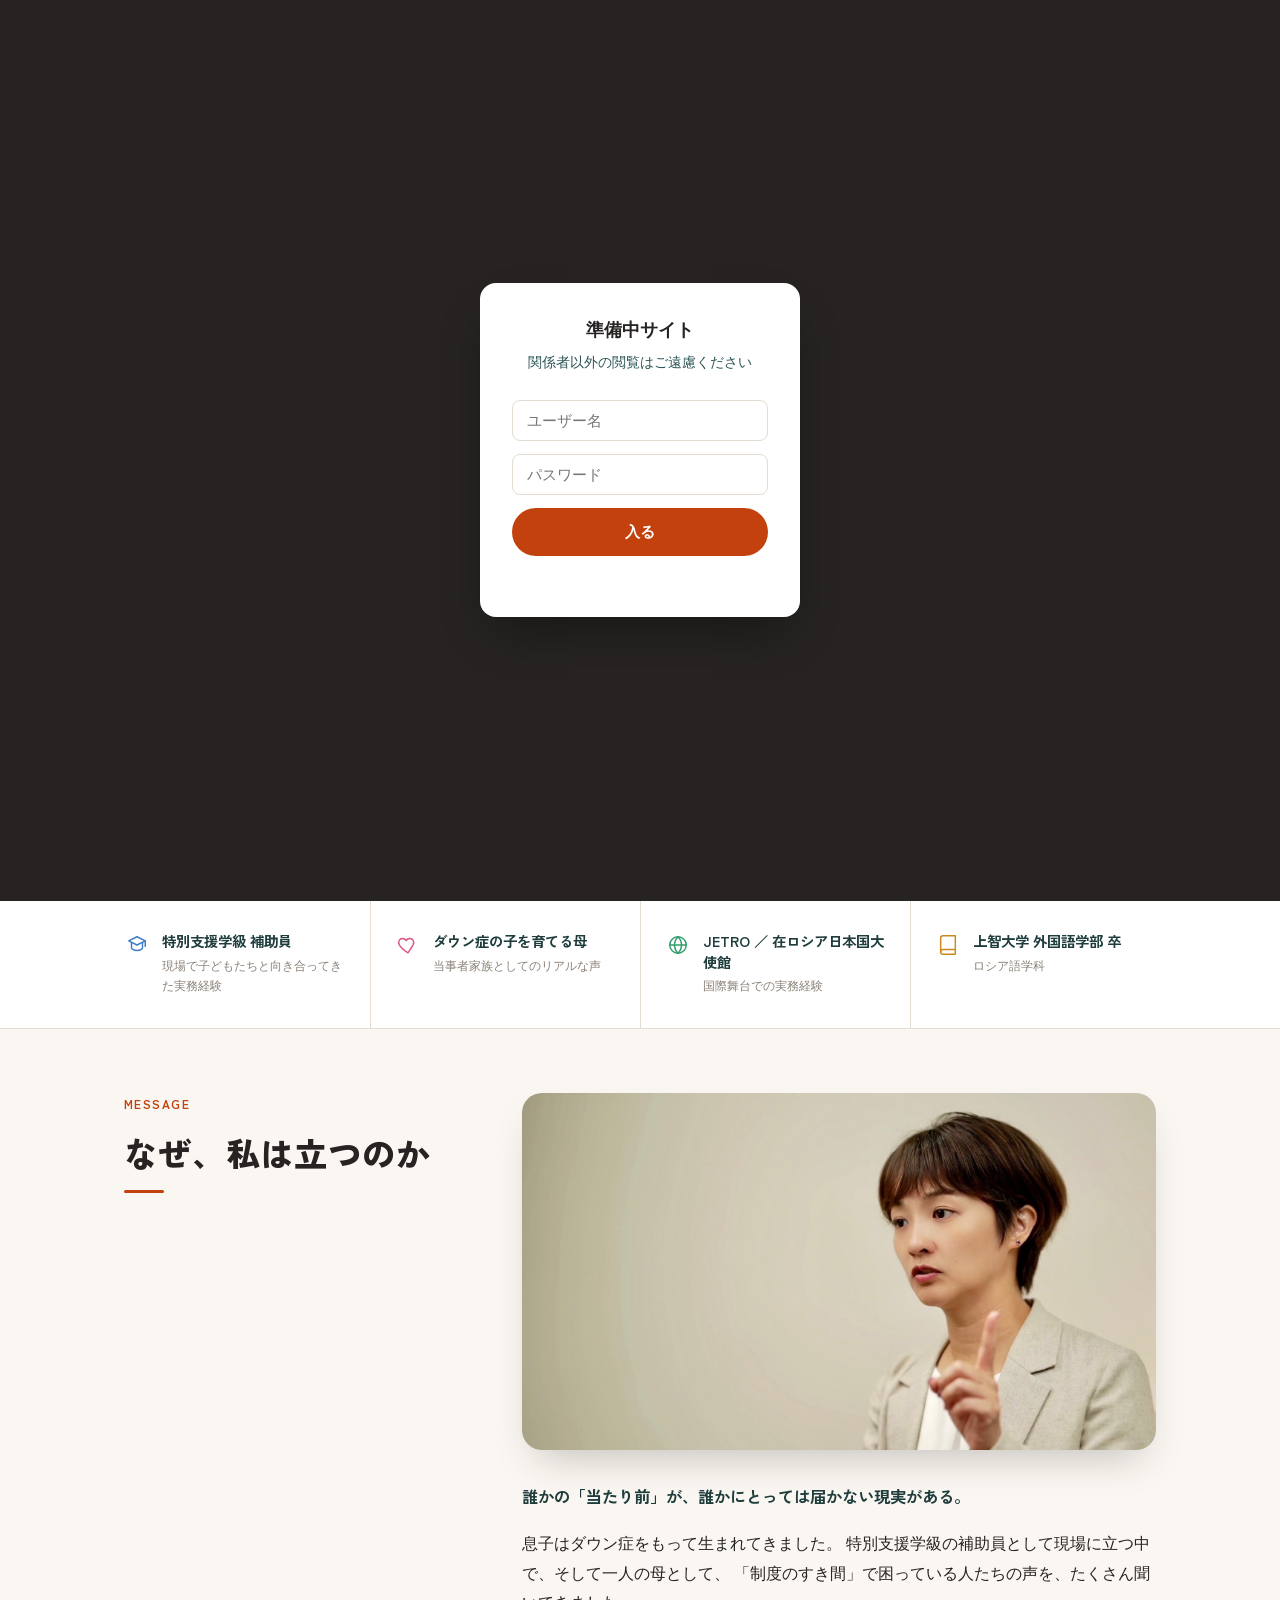
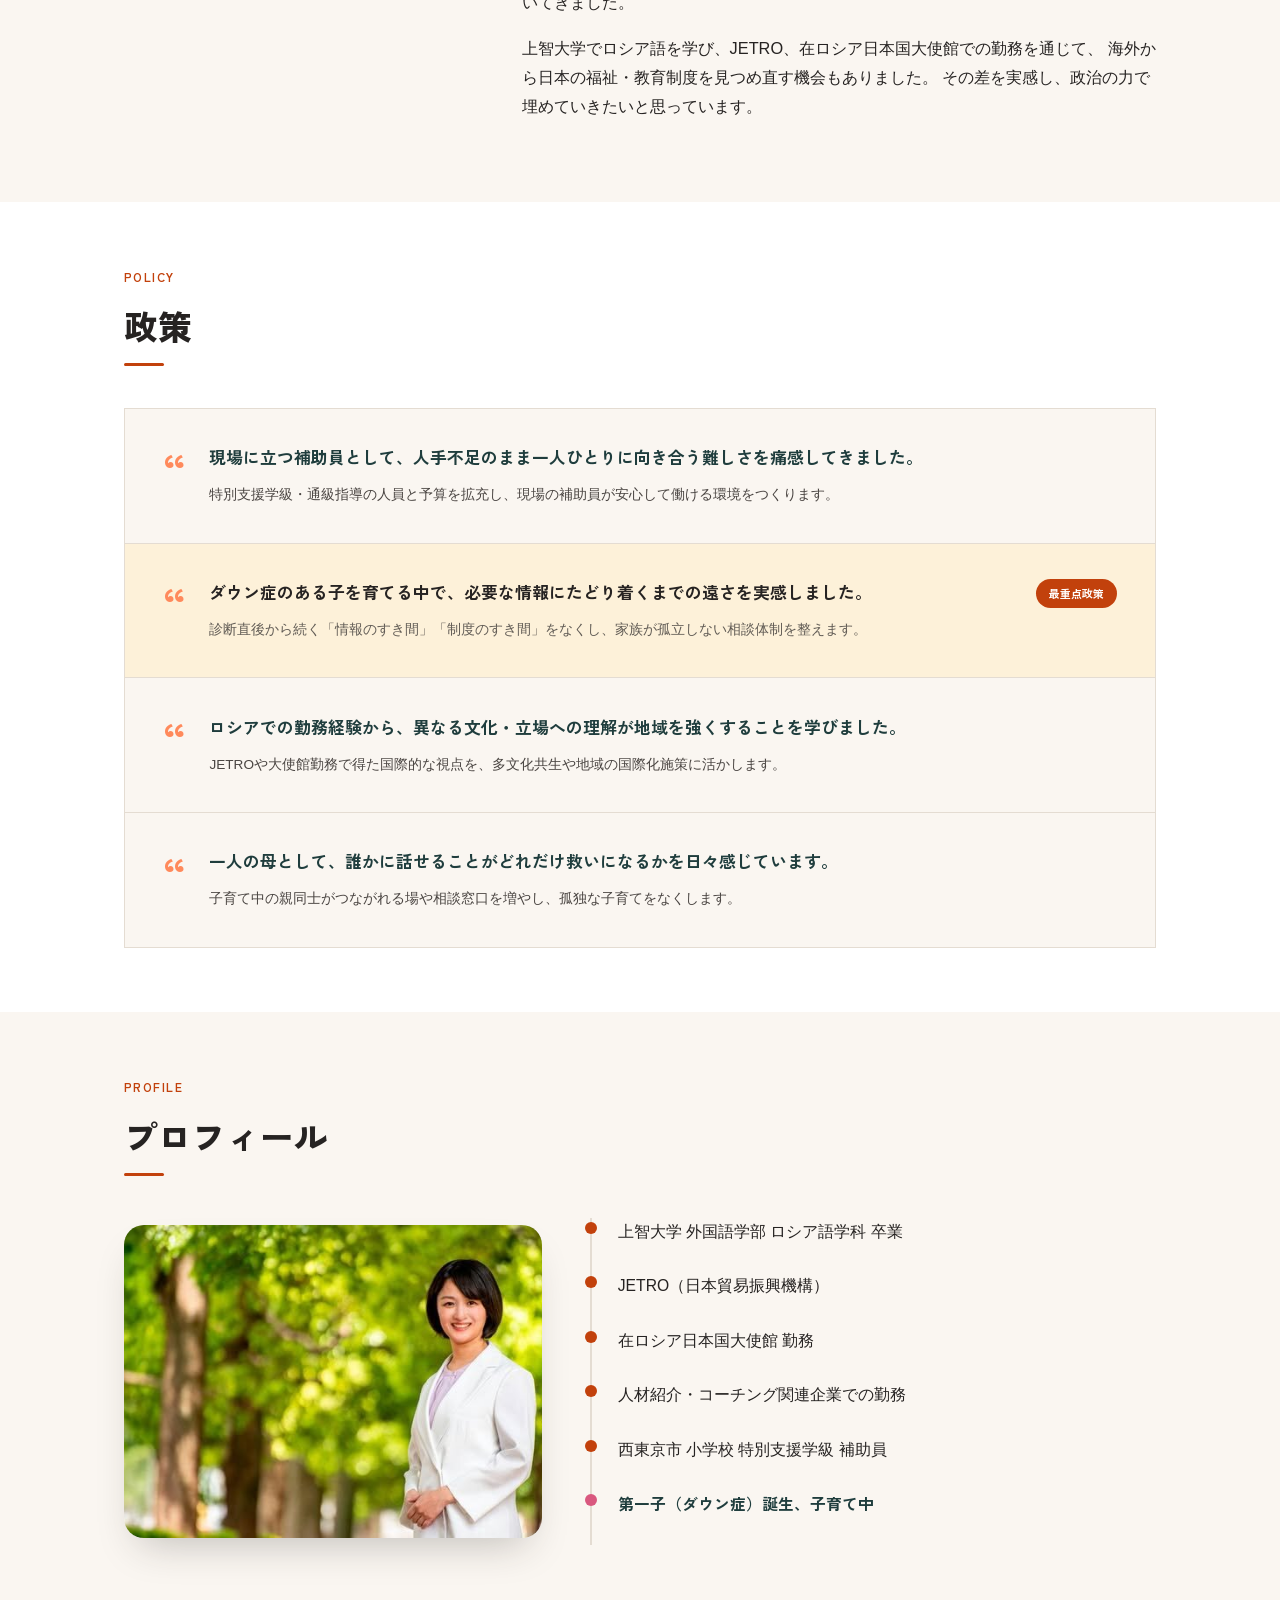
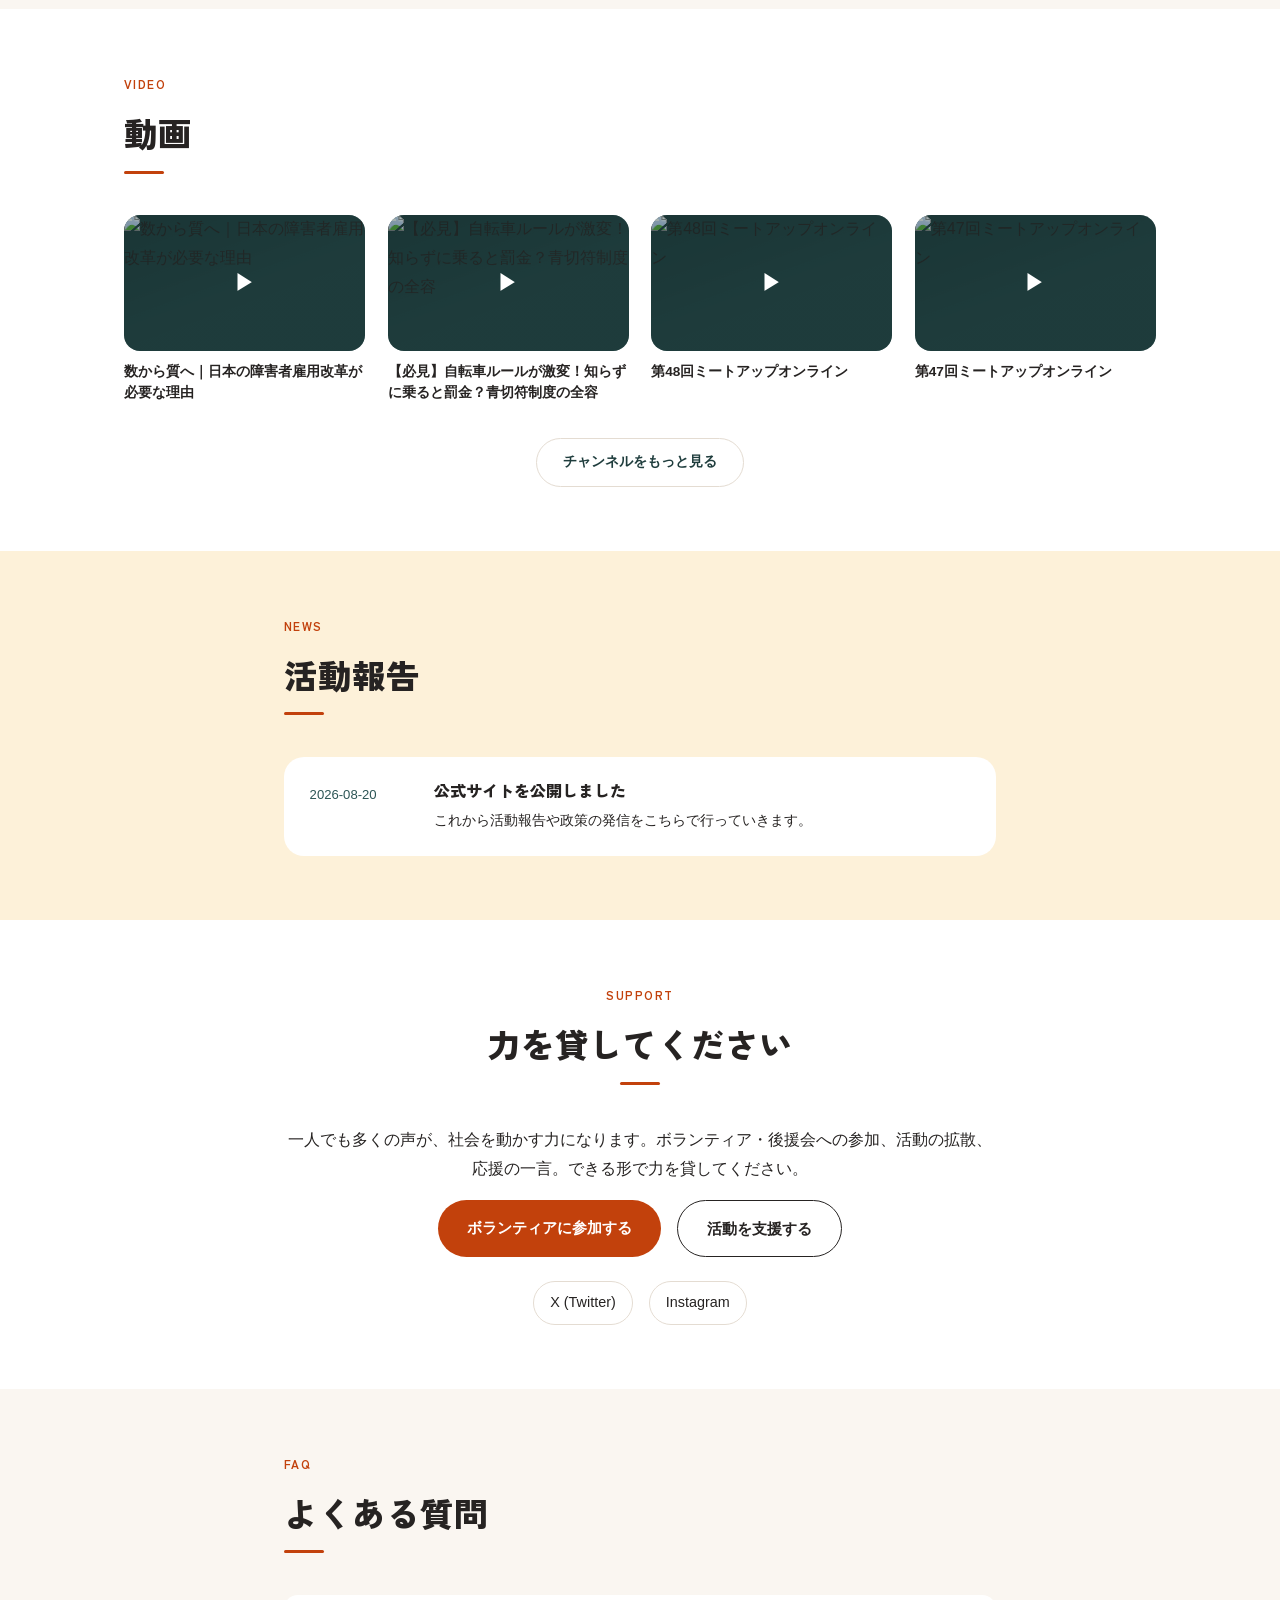
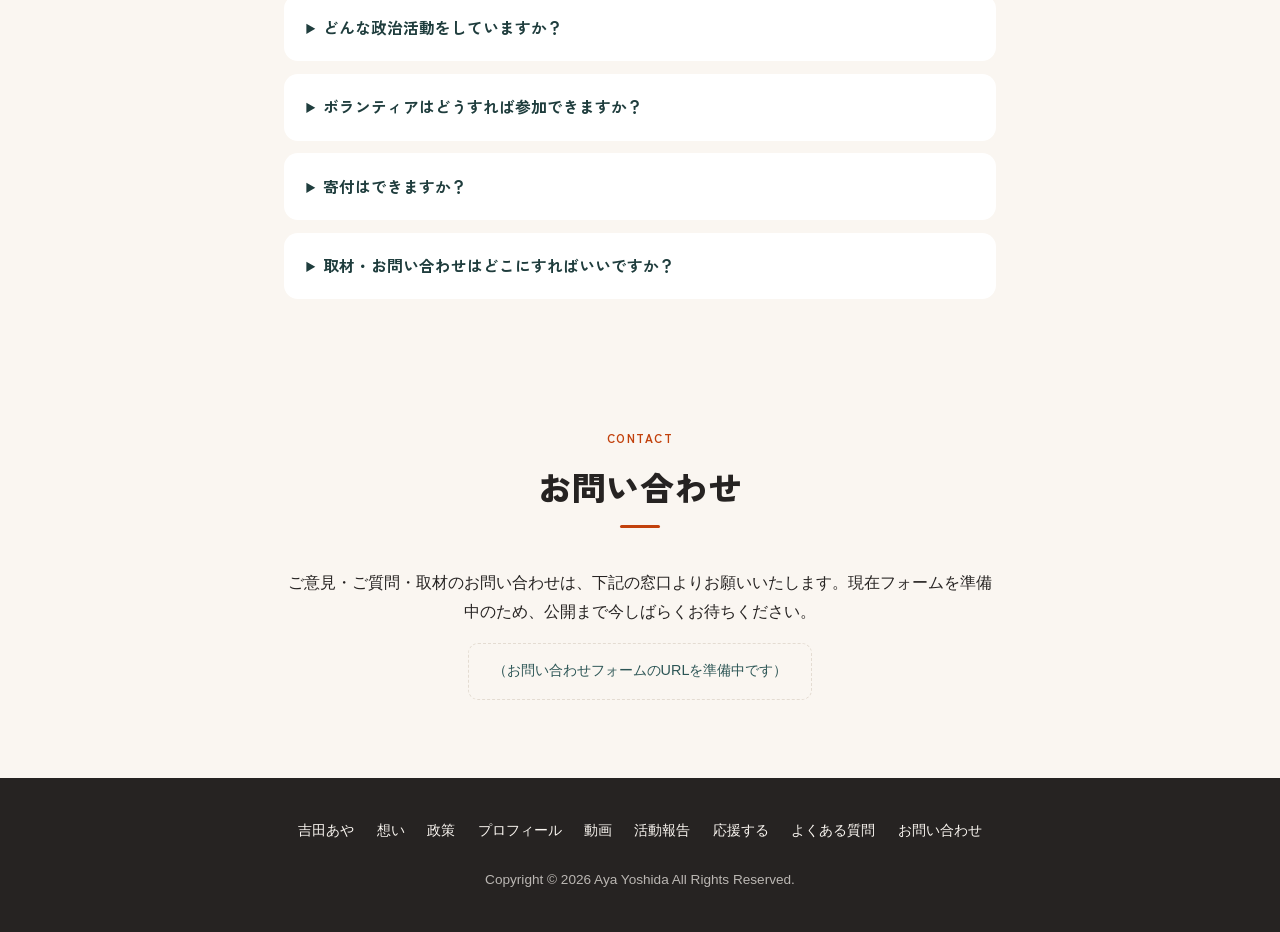
==== staging/index.html @ 9050bf31 "Update staging preview [skip ci]" ====
<!doctype html><html lang=ja><head><meta name=generator content="Hugo 0.165.0"><meta charset=UTF-8><meta name=viewport content="width=device-width,initial-scale=1"><title>吉田あや公式サイト</title><meta name=description content="吉田あや（よしだ あや）公式サイト。特別支援教育の現場経験と、ダウン症のある子どもを育てる当事者の視点から、誰も取り残さない社会をめざします。"><link rel=stylesheet href="https://fonts.googleapis.com/css2?family=Zen+Kaku+Gothic+New:wght@500;700;900&display=swap"><link rel=stylesheet href=/css/style.css><link rel=icon href=/favicon.ico><link rel=apple-touch-icon href=/apple-touch-icon.png><meta property="og:type" content="website"><meta property="og:title" content="吉田あや公式サイト"><meta property="og:description" content="吉田あや（よしだ あや）公式サイト。特別支援教育の現場経験と、ダウン症のある子どもを育てる当事者の視点から、誰も取り残さない社会をめざします。"><meta property="og:image" content="https://ayayoshida03.github.io/images/hero-portrait.jpg"><meta property="og:url" content="https://ayayoshida03.github.io/"><meta name=twitter:card content="summary_large_image"><meta name=twitter:title content="吉田あや公式サイト"><meta name=twitter:description content="吉田あや（よしだ あや）公式サイト。特別支援教育の現場経験と、ダウン症のある子どもを育てる当事者の視点から、誰も取り残さない社会をめざします。"><meta name=twitter:image content="https://ayayoshida03.github.io/images/hero-portrait.jpg"></head><body><div id=auth-gate class=auth-gate><form id=auth-form class=auth-form><p class=auth-title>準備中サイト</p><p class=auth-note>関係者以外の閲覧はご遠慮ください</p><input type=text id=auth-user placeholder=ユーザー名 autocomplete=username>
<input type=password id=auth-pass placeholder=パスワード autocomplete=current-password>
<button type=submit class="btn btn-primary">入る</button><p id=auth-error class=auth-error></p></form></div><header class=nav id=site-nav><div class=nav-inner><a class=nav-brand href=#top>吉田あや</a><nav class=nav-links><a href=#message>想い</a>
<a href=#policies>政策</a>
<a href=#profile>プロフィール</a>
<a href=#news>活動報告</a>
<a class=nav-cta href=#support>応援する</a>
<a href=#faq>よくある質問</a>
<a href=#contact>お問い合わせ</a></nav></div></header><main id=top><section class=hero><div class=hero-viewport><div class=hero-bg><img src=/images/hero-portrait.jpg alt="吉田 あや"></div><div class=hero-overlay><h1 class=hero-wordmark>吉田<br>あや<br></h1><div class=hero-text><p class=hero-name_en>Aya Yoshida</p><h2 class=hero-catch>誰も、<em>取り残さない。</em>かも</h2><p class=hero-sub>特別支援教育の現場から、ダウン症のある子を育てる母として。</p><div class=hero-cta><a class="btn btn-primary" href=#policies>政策を見る</a>
<a class="btn btn-secondary" href=#support>応援する</a></div></div></div></div><div class=badge-strip><div class=badge-strip-inner><div class=badge><div class=badge-icon><svg class="policy-icon-svg" viewBox="0 0 24 24" fill="none" stroke="currentColor" stroke-width="1.6" stroke-linecap="round" stroke-linejoin="round" aria-hidden="true"><path d="M12 3l9 4.5-9 4.5-9-4.5L12 3z"/><path d="M6 9.75V15c0 1.5 2.7 3 6 3s6-1.5 6-3V9.75"/><path d="M21 7.5v6"/></svg></div><div><p class=badge-text>特別支援学級 補助員</p><p class=badge-sub>現場で子どもたちと向き合ってきた実務経験</p></div></div><div class=badge><div class=badge-icon><svg class="policy-icon-svg" viewBox="0 0 24 24" fill="none" stroke="currentColor" stroke-width="1.6" stroke-linecap="round" stroke-linejoin="round" aria-hidden="true"><path d="M12 20.5s-7-4.35-9.5-8.7C.8 8.4 2.6 5 6 5c2 0 3.4 1.1 4 2.2.6-1.1 2-2.2 4-2.2 3.4.0 5.2 3.4 3.5 6.8C15 16.15 12 20.5 12 20.5z"/></svg></div><div><p class=badge-text>ダウン症の子を育てる母</p><p class=badge-sub>当事者家族としてのリアルな声</p></div></div><div class=badge><div class=badge-icon><svg class="policy-icon-svg" viewBox="0 0 24 24" fill="none" stroke="currentColor" stroke-width="1.6" stroke-linecap="round" stroke-linejoin="round" aria-hidden="true"><circle cx="12" cy="12" r="9"/><path d="M3 12h18"/><path d="M12 3c2.5 2.5 3.8 5.7 3.8 9s-1.3 6.5-3.8 9c-2.5-2.5-3.8-5.7-3.8-9S9.5 5.5 12 3z"/></svg></div><div><p class=badge-text>JETRO ／ 在ロシア日本国大使館</p><p class=badge-sub>国際舞台での実務経験</p></div></div><div class=badge><div class=badge-icon><svg class="policy-icon-svg" viewBox="0 0 24 24" fill="none" stroke="currentColor" stroke-width="1.6" stroke-linecap="round" stroke-linejoin="round" aria-hidden="true"><path d="M4 19.5A2.5 2.5.0 016.5 17H20"/><path d="M6.5 2H20v20H6.5A2.5 2.5.0 014 19.5v-15A2.5 2.5.0 016.5 2z"/></svg></div><div><p class=badge-text>上智大学 外国語学部 卒</p><p class=badge-sub>ロシア語学科</p></div></div></div></div></section><section id=message class=message><div class=section-inner><div class=message-layout><div class=message-heading><span class=eyebrow>MESSAGE</span><h2>なぜ、私は立つのか</h2></div><div class=message-body><div class=message-photo><img src=/images/message-portrait.jpg alt="吉田 あや"></div><p class=message-lead>誰かの「当たり前」が、誰かにとっては届かない現実がある。</p><p>息子はダウン症をもって生まれてきました。
特別支援学級の補助員として現場に立つ中で、そして一人の母として、
「制度のすき間」で困っている人たちの声を、たくさん聞いてきました。</p><p>上智大学でロシア語を学び、JETRO、在ロシア日本国大使館での勤務を通じて、
海外から日本の福祉・教育制度を見つめ直す機会もありました。
その差を実感し、政治の力で埋めていきたいと思っています。</p></div></div></div></section><section id=policies class=policies><div class=section-inner><span class=eyebrow>POLICY</span><h2>政策</h2><div class=policy-list><div class=policy-row><span class=policy-quote>&ldquo;</span><div class=policy-row-body><h3>現場に立つ補助員として、人手不足のまま一人ひとりに向き合う難しさを痛感してきました。</h3><p>特別支援学級・通級指導の人員と予算を拡充し、現場の補助員が安心して働ける環境をつくります。</p></div></div><div class="policy-row policy-row-featured"><span class=policy-quote>&ldquo;</span><div class=policy-row-body><h3>ダウン症のある子を育てる中で、必要な情報にたどり着くまでの遠さを実感しました。</h3><p>診断直後から続く「情報のすき間」「制度のすき間」をなくし、家族が孤立しない相談体制を整えます。</p></div><span class=policy-badge>最重点政策</span></div><div class=policy-row><span class=policy-quote>&ldquo;</span><div class=policy-row-body><h3>ロシアでの勤務経験から、異なる文化・立場への理解が地域を強くすることを学びました。</h3><p>JETROや大使館勤務で得た国際的な視点を、多文化共生や地域の国際化施策に活かします。</p></div></div><div class=policy-row><span class=policy-quote>&ldquo;</span><div class=policy-row-body><h3>一人の母として、誰かに話せることがどれだけ救いになるかを日々感じています。</h3><p>子育て中の親同士がつながれる場や相談窓口を増やし、孤独な子育てをなくします。</p></div></div></div></div></section><section id=profile class=profile><div class=section-inner><span class=eyebrow>PROFILE</span><h2>プロフィール</h2><div class=profile-layout><div class=profile-photo><img src=/images/hero-banner.jpg alt="吉田 あや"></div><ul class=timeline><li class="timeline-item timeline-language"><span class=timeline-dot></span>
<span class=timeline-label>上智大学 外国語学部 ロシア語学科 卒業</span></li><li class="timeline-item timeline-career"><span class=timeline-dot></span>
<span class=timeline-label>JETRO（日本貿易振興機構）</span></li><li class="timeline-item timeline-career"><span class=timeline-dot></span>
<span class=timeline-label>在ロシア日本国大使館 勤務</span></li><li class="timeline-item timeline-career"><span class=timeline-dot></span>
<span class=timeline-label>人材紹介・コーチング関連企業での勤務</span></li><li class="timeline-item timeline-career"><span class=timeline-dot></span>
<span class=timeline-label>西東京市 小学校 特別支援学級 補助員</span></li><li class="timeline-item timeline-life"><span class=timeline-dot></span>
<span class=timeline-label>第一子（ダウン症）誕生、子育て中</span></li></ul></div></div></section><section id=videos class=videos><div class=section-inner><span class=eyebrow>VIDEO</span><h2>動画</h2><div class=video-grid><a class=video-card href="https://www.youtube.com/watch?v=LQXQvb3hqlo" target=_blank rel=noopener><div class=video-thumb><img src=https://i.ytimg.com/vi/LQXQvb3hqlo/hqdefault.jpg alt=数から質へ｜日本の障害者雇用改革が必要な理由 loading=lazy>
<span class=video-play>▶</span></div><p class=video-title>数から質へ｜日本の障害者雇用改革が必要な理由</p></a><a class=video-card href="https://www.youtube.com/watch?v=270XlHAviAI" target=_blank rel=noopener><div class=video-thumb><img src=https://i.ytimg.com/vi/270XlHAviAI/hqdefault.jpg alt=【必見】自転車ルールが激変！知らずに乗ると罰金？青切符制度の全容 loading=lazy>
<span class=video-play>▶</span></div><p class=video-title>【必見】自転車ルールが激変！知らずに乗ると罰金？青切符制度の全容</p></a><a class=video-card href="https://www.youtube.com/watch?v=w4m9ZCKS8ik" target=_blank rel=noopener><div class=video-thumb><img src=https://i.ytimg.com/vi/w4m9ZCKS8ik/hqdefault.jpg alt=第48回ミートアップオンライン loading=lazy>
<span class=video-play>▶</span></div><p class=video-title>第48回ミートアップオンライン</p></a><a class=video-card href="https://www.youtube.com/watch?v=IlJ7I_EPULQ" target=_blank rel=noopener><div class=video-thumb><img src=https://i.ytimg.com/vi/IlJ7I_EPULQ/hqdefault.jpg alt=第47回ミートアップオンライン loading=lazy>
<span class=video-play>▶</span></div><p class=video-title>第47回ミートアップオンライン</p></a></div><div class=video-more><a class="btn btn-secondary-alt" href=https://www.youtube.com/@ayayoshida0302 target=_blank rel=noopener>チャンネルをもっと見る</a></div></div></section><section id=news class=news><div class="section-inner narrow"><span class=eyebrow>NEWS</span><h2>活動報告</h2><div class=news-card><ul class=news-list><li class=news-item><time class=news-date>2026-08-20</time><div class=news-body><h3>公式サイトを公開しました</h3><p>これから活動報告や政策の発信をこちらで行っていきます。</p></div></li></ul></div></div></section><section id=support class=support><div class="section-inner narrow"><span class=eyebrow>SUPPORT</span><h2>力を貸してください</h2><p>一人でも多くの声が、社会を動かす力になります。ボランティア・後援会への参加、活動の拡散、応援の一言。できる形で力を貸してください。</p><div class=support-cta><a class="btn btn-primary" href=#contact-volunteer>ボランティアに参加する</a>
<a class="btn btn-secondary" href=#contact-donate>活動を支援する</a></div><div class=sns-links><a class=sns-link href=https://x.com/ayayoshida03 target=_blank rel=noopener>X (Twitter)</a>
<a class=sns-link href=https://www.instagram.com/ayayoshida03/ target=_blank rel=noopener>Instagram</a></div></div></section><section id=faq class=faq><div class="section-inner narrow"><span class=eyebrow>FAQ</span><h2>よくある質問</h2><div class=faq-list><details class=faq-item><summary>どんな政治活動をしていますか？</summary><p>特別支援教育・障害児家庭支援・子育て支援を中心に活動しています。詳しくは「政策」セクションをご覧ください。</p></details><details class=faq-item><summary>ボランティアはどうすれば参加できますか？</summary><p>「応援する」セクションのお問い合わせ窓口よりお申し込みください。フォームは準備中のため、公開まで今しばらくお待ちください。できる範囲での参加で構いません。</p></details><details class=faq-item><summary>寄付はできますか？</summary><p>政治資金規正法に基づき、適切な方法での寄付受付を準備中です。詳細が決まり次第、こちらに掲載します。</p></details><details class=faq-item><summary>取材・お問い合わせはどこにすればいいですか？</summary><p>ページ下部のお問い合わせ窓口より、ご用件をお送りください。フォームは準備中のため、公開まで今しばらくお待ちください。</p></details></div></div></section><section id=contact class=contact><div class="section-inner narrow"><span id=contact-volunteer class=anchor-offset></span>
<span id=contact-donate class=anchor-offset></span>
<span class=eyebrow>CONTACT</span><h2>お問い合わせ</h2><p>ご意見・ご質問・取材のお問い合わせは、下記の窓口よりお願いいたします。現在フォームを準備中のため、公開まで今しばらくお待ちください。</p><p class=contact-placeholder>（お問い合わせフォームのURLを準備中です）</p></div></section></main><footer class=site-footer><nav class=footer-links><a href=#top>吉田あや</a>
<a href=#message>想い</a>
<a href=#policies>政策</a>
<a href=#profile>プロフィール</a>
<a href=#videos>動画</a>
<a href=#news>活動報告</a>
<a href=#support>応援する</a>
<a href=#faq>よくある質問</a>
<a href=#contact>お問い合わせ</a></nav><p class=footer-note>Copyright &copy; 2026 Aya Yoshida All Rights Reserved.</p></footer><script src=/js/main.js></script></body></html>
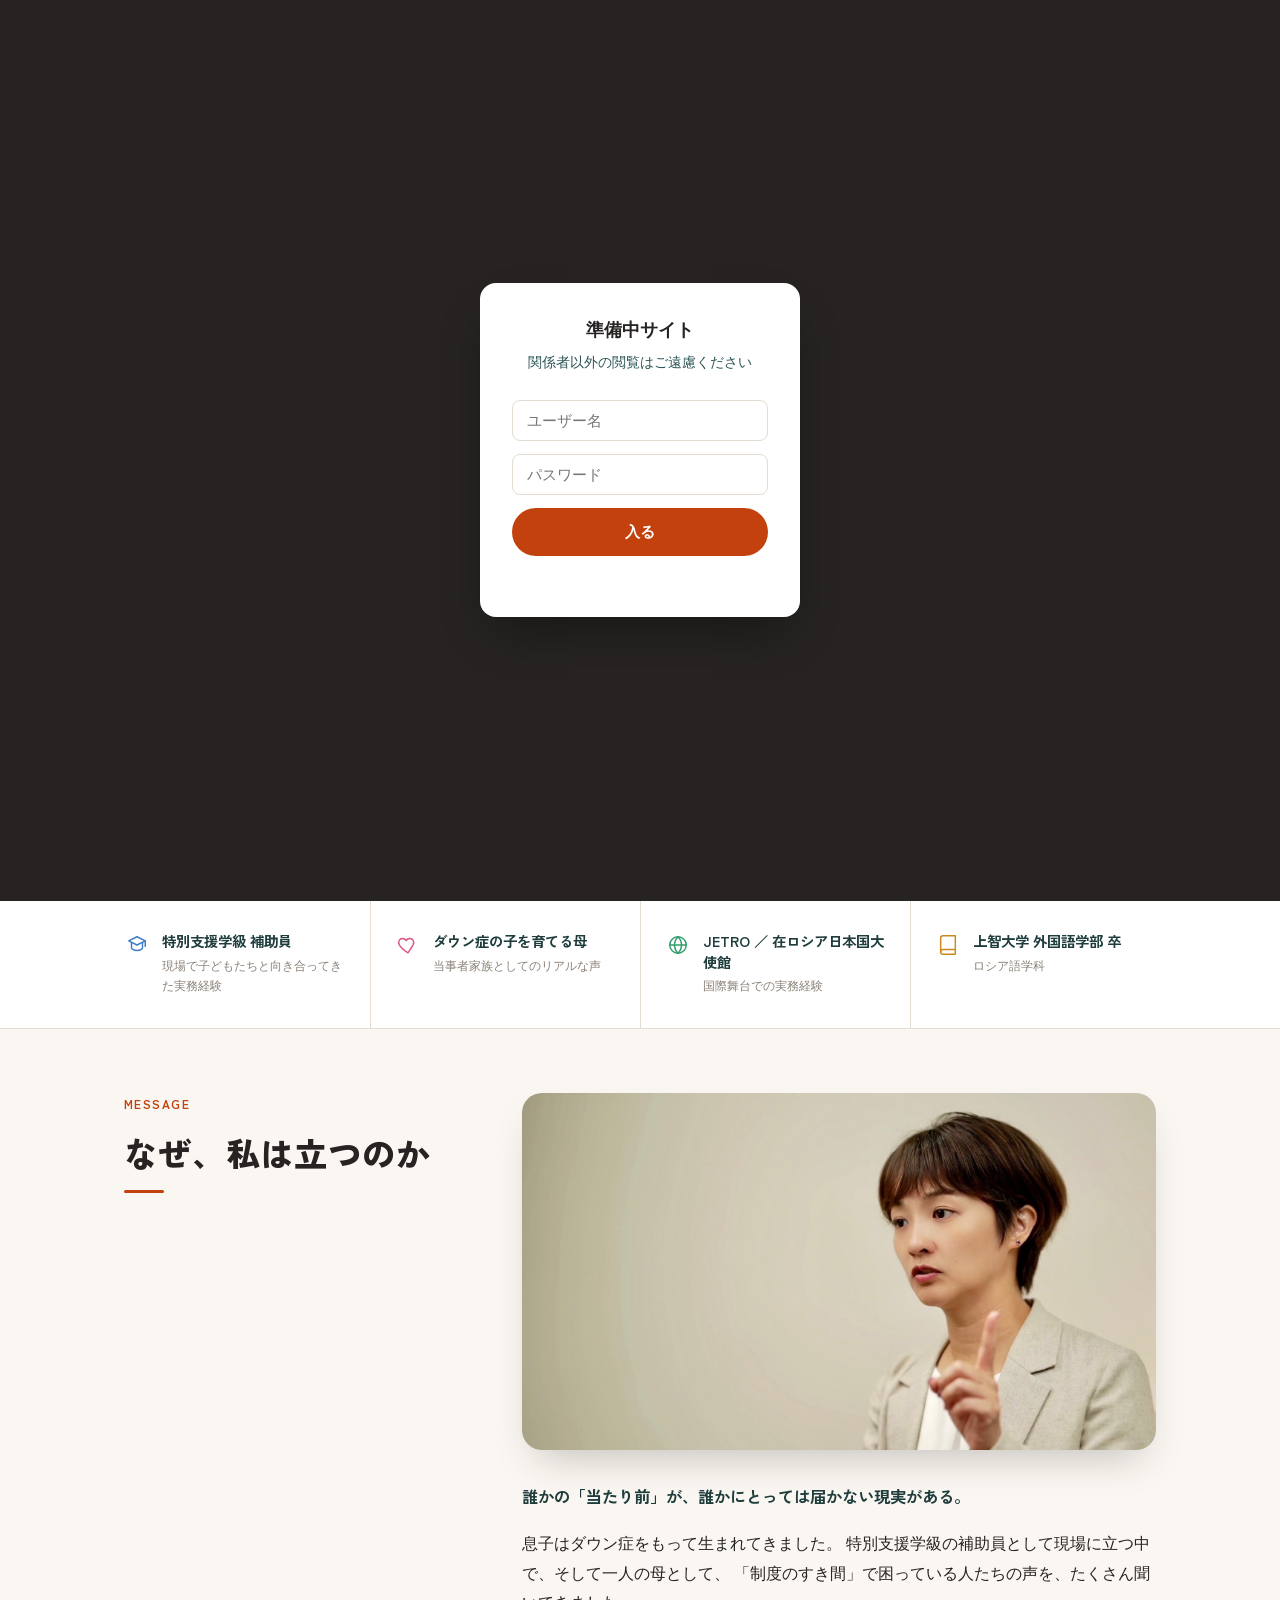
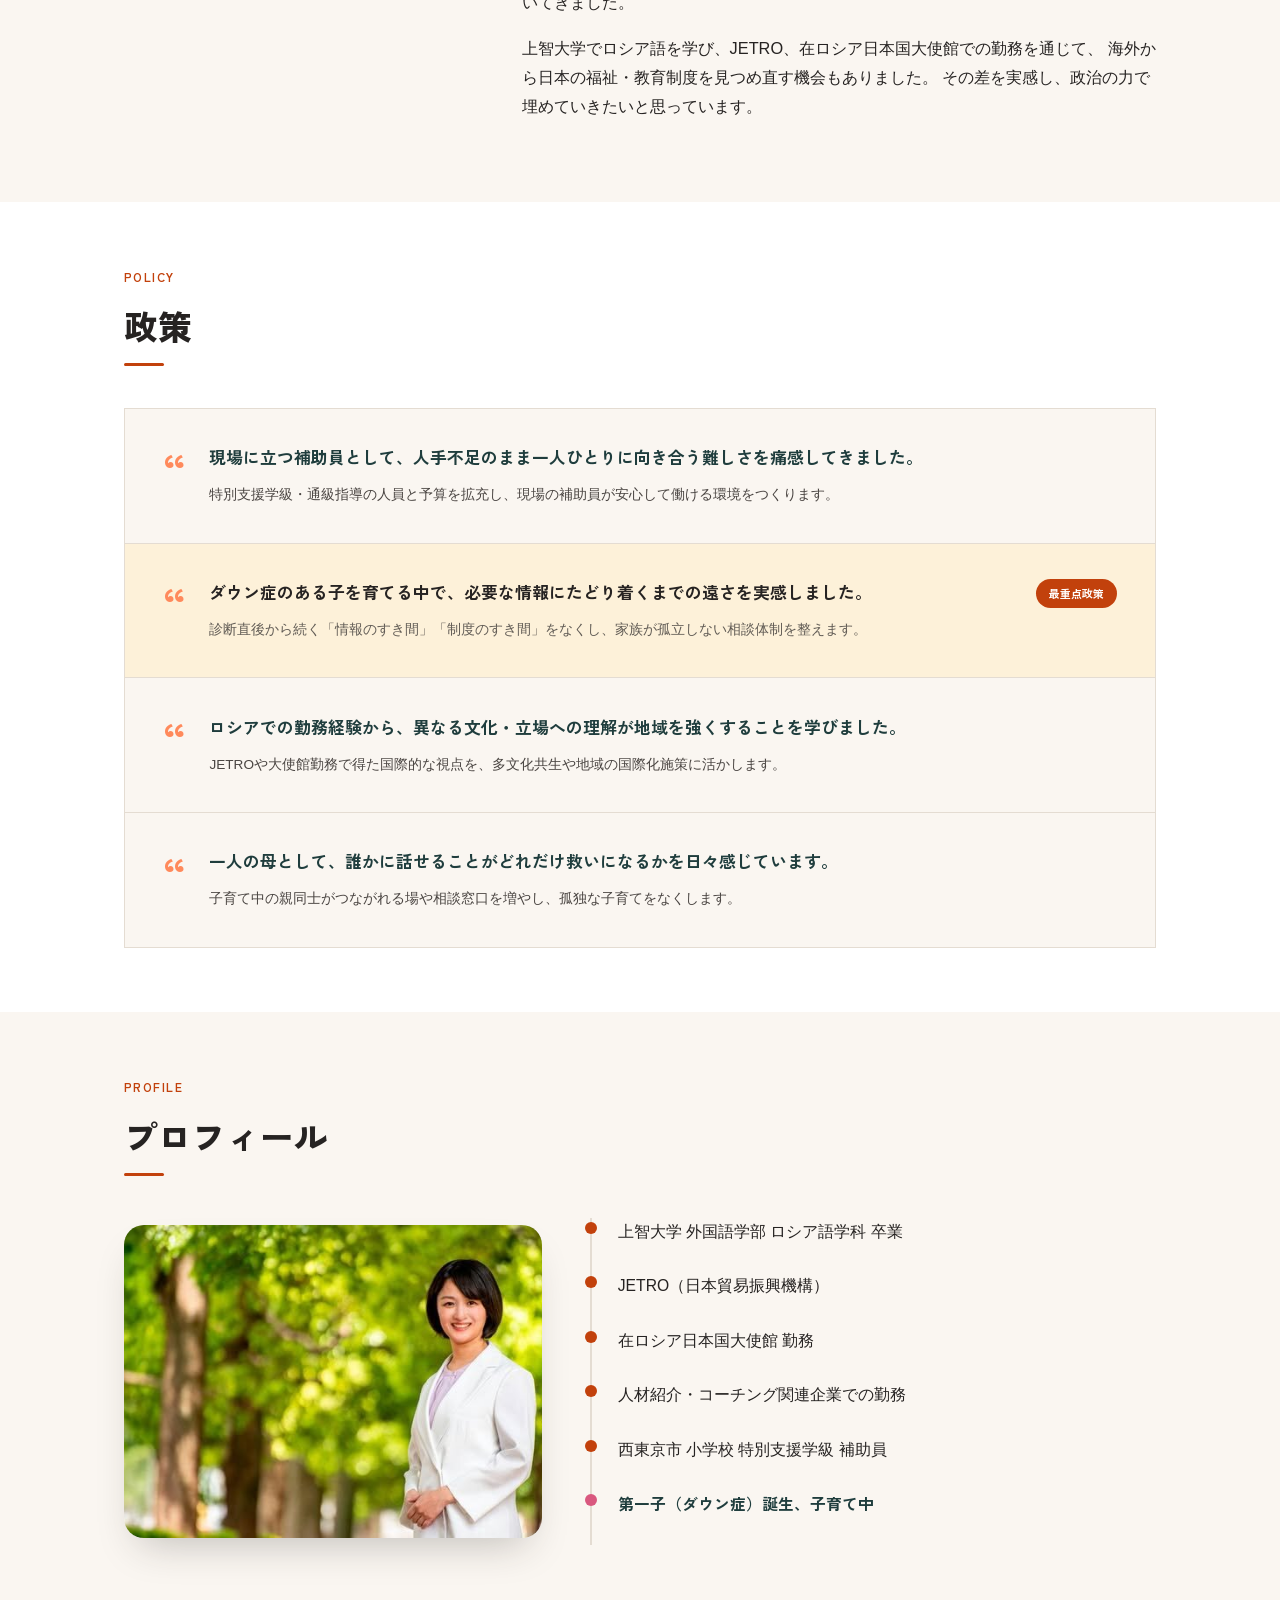
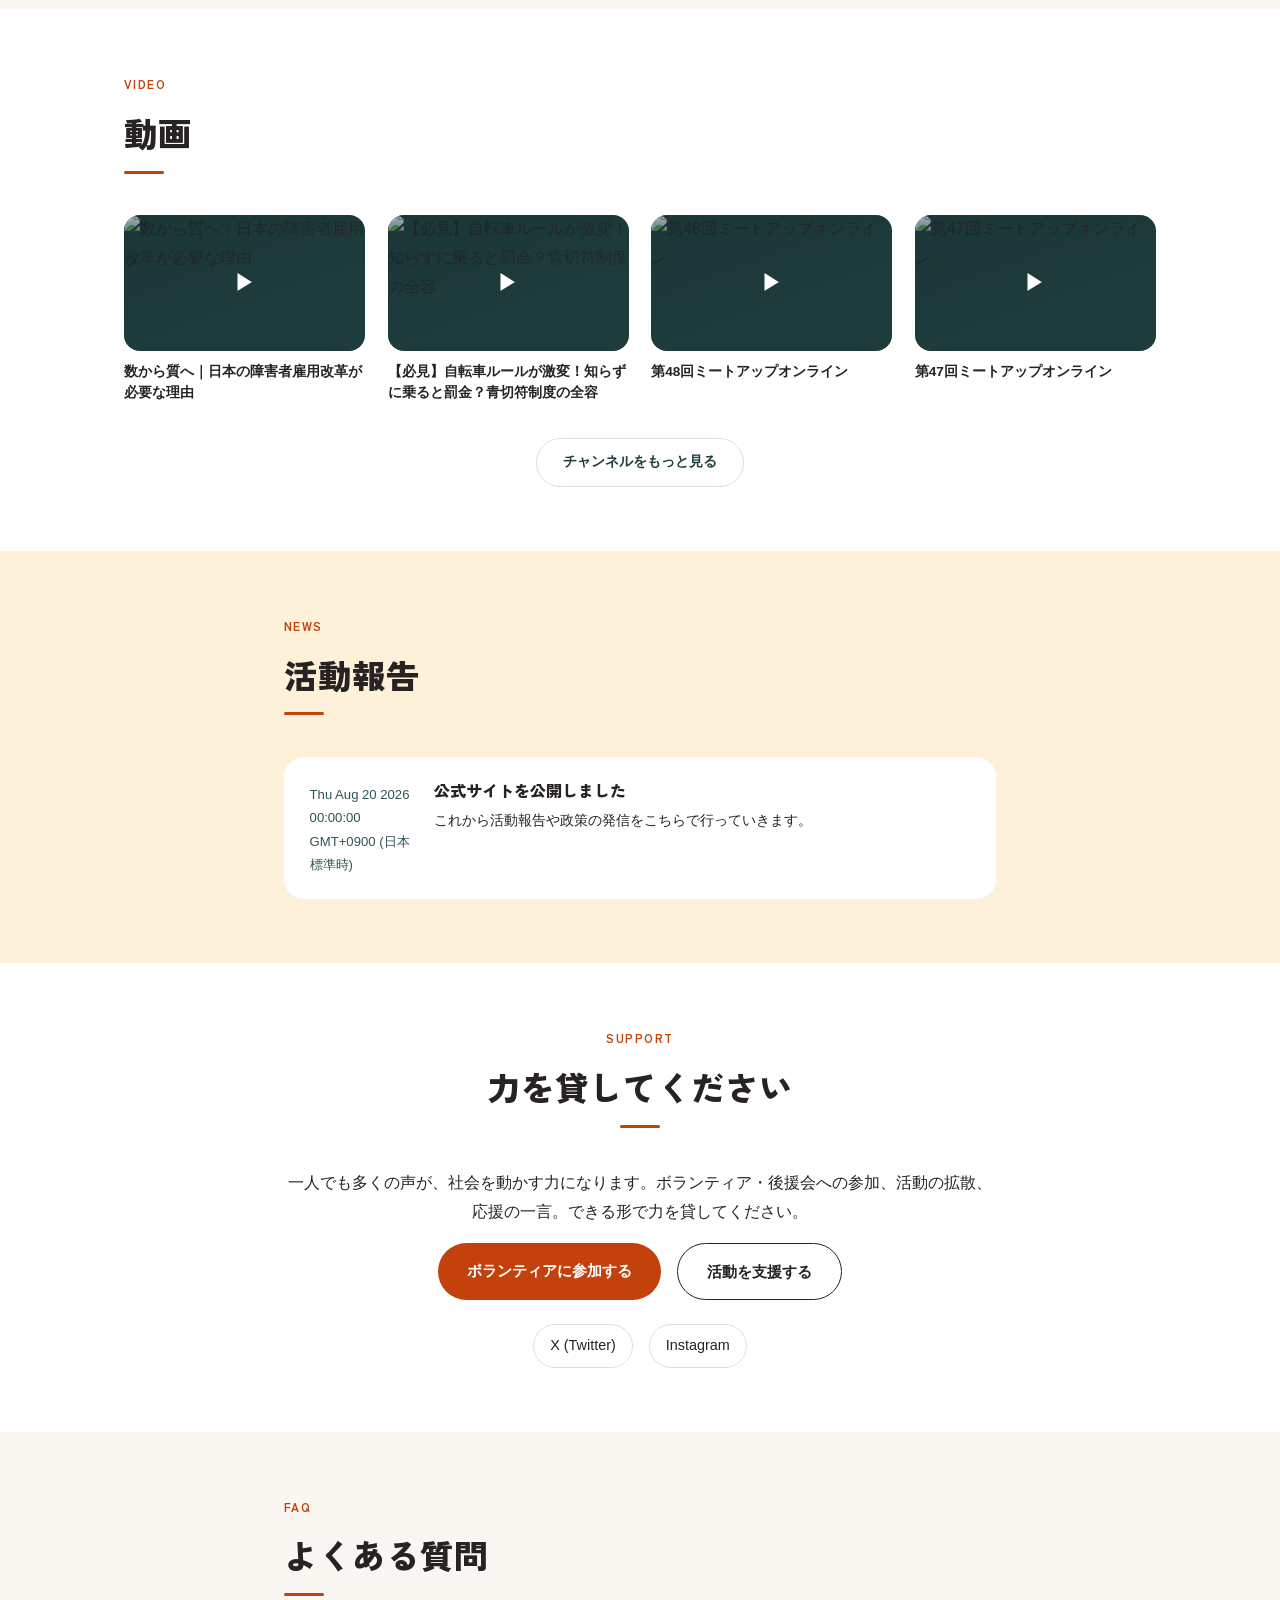
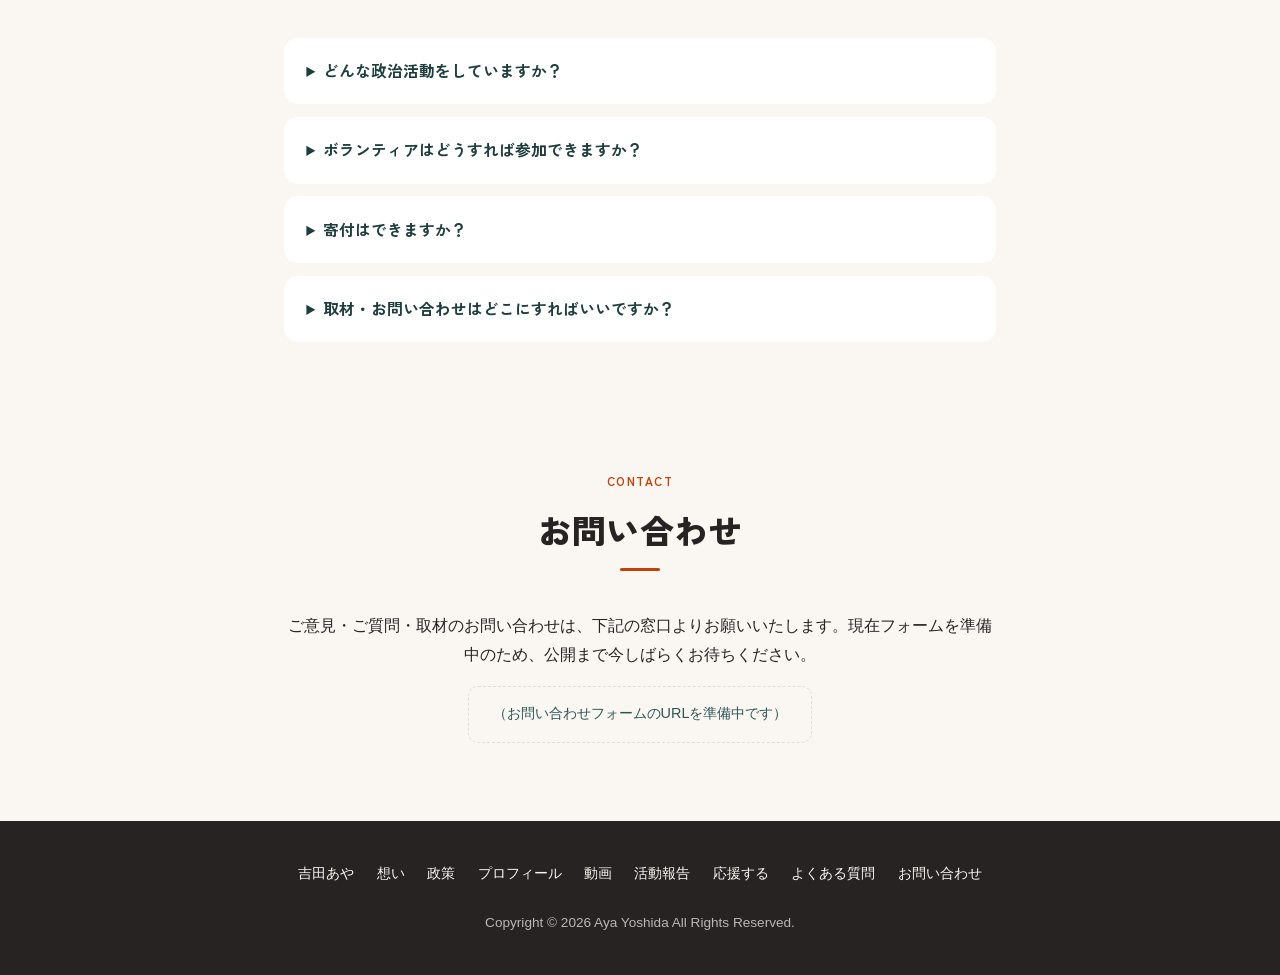
==== commit 8b315264: "Update staging preview [skip ci]" ====
--- a/staging/index.html
+++ b/staging/index.html
@@ -21,7 +21,7 @@
 <span class=video-play>▶</span></div><p class=video-title>数から質へ｜日本の障害者雇用改革が必要な理由</p></a><a class=video-card href="https://www.youtube.com/watch?v=270XlHAviAI" target=_blank rel=noopener><div class=video-thumb><img src=https://i.ytimg.com/vi/270XlHAviAI/hqdefault.jpg alt=【必見】自転車ルールが激変！知らずに乗ると罰金？青切符制度の全容 loading=lazy>
 <span class=video-play>▶</span></div><p class=video-title>【必見】自転車ルールが激変！知らずに乗ると罰金？青切符制度の全容</p></a><a class=video-card href="https://www.youtube.com/watch?v=w4m9ZCKS8ik" target=_blank rel=noopener><div class=video-thumb><img src=https://i.ytimg.com/vi/w4m9ZCKS8ik/hqdefault.jpg alt=第48回ミートアップオンライン loading=lazy>
 <span class=video-play>▶</span></div><p class=video-title>第48回ミートアップオンライン</p></a><a class=video-card href="https://www.youtube.com/watch?v=IlJ7I_EPULQ" target=_blank rel=noopener><div class=video-thumb><img src=https://i.ytimg.com/vi/IlJ7I_EPULQ/hqdefault.jpg alt=第47回ミートアップオンライン loading=lazy>
-<span class=video-play>▶</span></div><p class=video-title>第47回ミートアップオンライン</p></a></div><div class=video-more><a class="btn btn-secondary-alt" href=https://www.youtube.com/@ayayoshida0302 target=_blank rel=noopener>チャンネルをもっと見る</a></div></div></section><section id=news class=news><div class="section-inner narrow"><span class=eyebrow>NEWS</span><h2>活動報告</h2><div class=news-card><ul class=news-list><li class=news-item><time class=news-date>2026-08-20</time><div class=news-body><h3>公式サイトを公開しました</h3><p>これから活動報告や政策の発信をこちらで行っていきます。</p></div></li></ul></div></div></section><section id=support class=support><div class="section-inner narrow"><span class=eyebrow>SUPPORT</span><h2>力を貸してください</h2><p>一人でも多くの声が、社会を動かす力になります。ボランティア・後援会への参加、活動の拡散、応援の一言。できる形で力を貸してください。</p><div class=support-cta><a class="btn btn-primary" href=#contact-volunteer>ボランティアに参加する</a>
+<span class=video-play>▶</span></div><p class=video-title>第47回ミートアップオンライン</p></a></div><div class=video-more><a class="btn btn-secondary-alt" href=https://www.youtube.com/@ayayoshida0302 target=_blank rel=noopener>チャンネルをもっと見る</a></div></div></section><section id=news class=news><div class="section-inner narrow"><span class=eyebrow>NEWS</span><h2>活動報告</h2><div class=news-card><ul class=news-list><li class=news-item><time class=news-date>Thu Aug 20 2026 00:00:00 GMT+0900 (日本標準時)</time><div class=news-body><h3>公式サイトを公開しました</h3><p>これから活動報告や政策の発信をこちらで行っていきます。</p></div></li></ul></div></div></section><section id=support class=support><div class="section-inner narrow"><span class=eyebrow>SUPPORT</span><h2>力を貸してください</h2><p>一人でも多くの声が、社会を動かす力になります。ボランティア・後援会への参加、活動の拡散、応援の一言。できる形で力を貸してください。</p><div class=support-cta><a class="btn btn-primary" href=#contact-volunteer>ボランティアに参加する</a>
 <a class="btn btn-secondary" href=#contact-donate>活動を支援する</a></div><div class=sns-links><a class=sns-link href=https://x.com/ayayoshida03 target=_blank rel=noopener>X (Twitter)</a>
 <a class=sns-link href=https://www.instagram.com/ayayoshida03/ target=_blank rel=noopener>Instagram</a></div></div></section><section id=faq class=faq><div class="section-inner narrow"><span class=eyebrow>FAQ</span><h2>よくある質問</h2><div class=faq-list><details class=faq-item><summary>どんな政治活動をしていますか？</summary><p>特別支援教育・障害児家庭支援・子育て支援を中心に活動しています。詳しくは「政策」セクションをご覧ください。</p></details><details class=faq-item><summary>ボランティアはどうすれば参加できますか？</summary><p>「応援する」セクションのお問い合わせ窓口よりお申し込みください。フォームは準備中のため、公開まで今しばらくお待ちください。できる範囲での参加で構いません。</p></details><details class=faq-item><summary>寄付はできますか？</summary><p>政治資金規正法に基づき、適切な方法での寄付受付を準備中です。詳細が決まり次第、こちらに掲載します。</p></details><details class=faq-item><summary>取材・お問い合わせはどこにすればいいですか？</summary><p>ページ下部のお問い合わせ窓口より、ご用件をお送りください。フォームは準備中のため、公開まで今しばらくお待ちください。</p></details></div></div></section><section id=contact class=contact><div class="section-inner narrow"><span id=contact-volunteer class=anchor-offset></span>
 <span id=contact-donate class=anchor-offset></span>
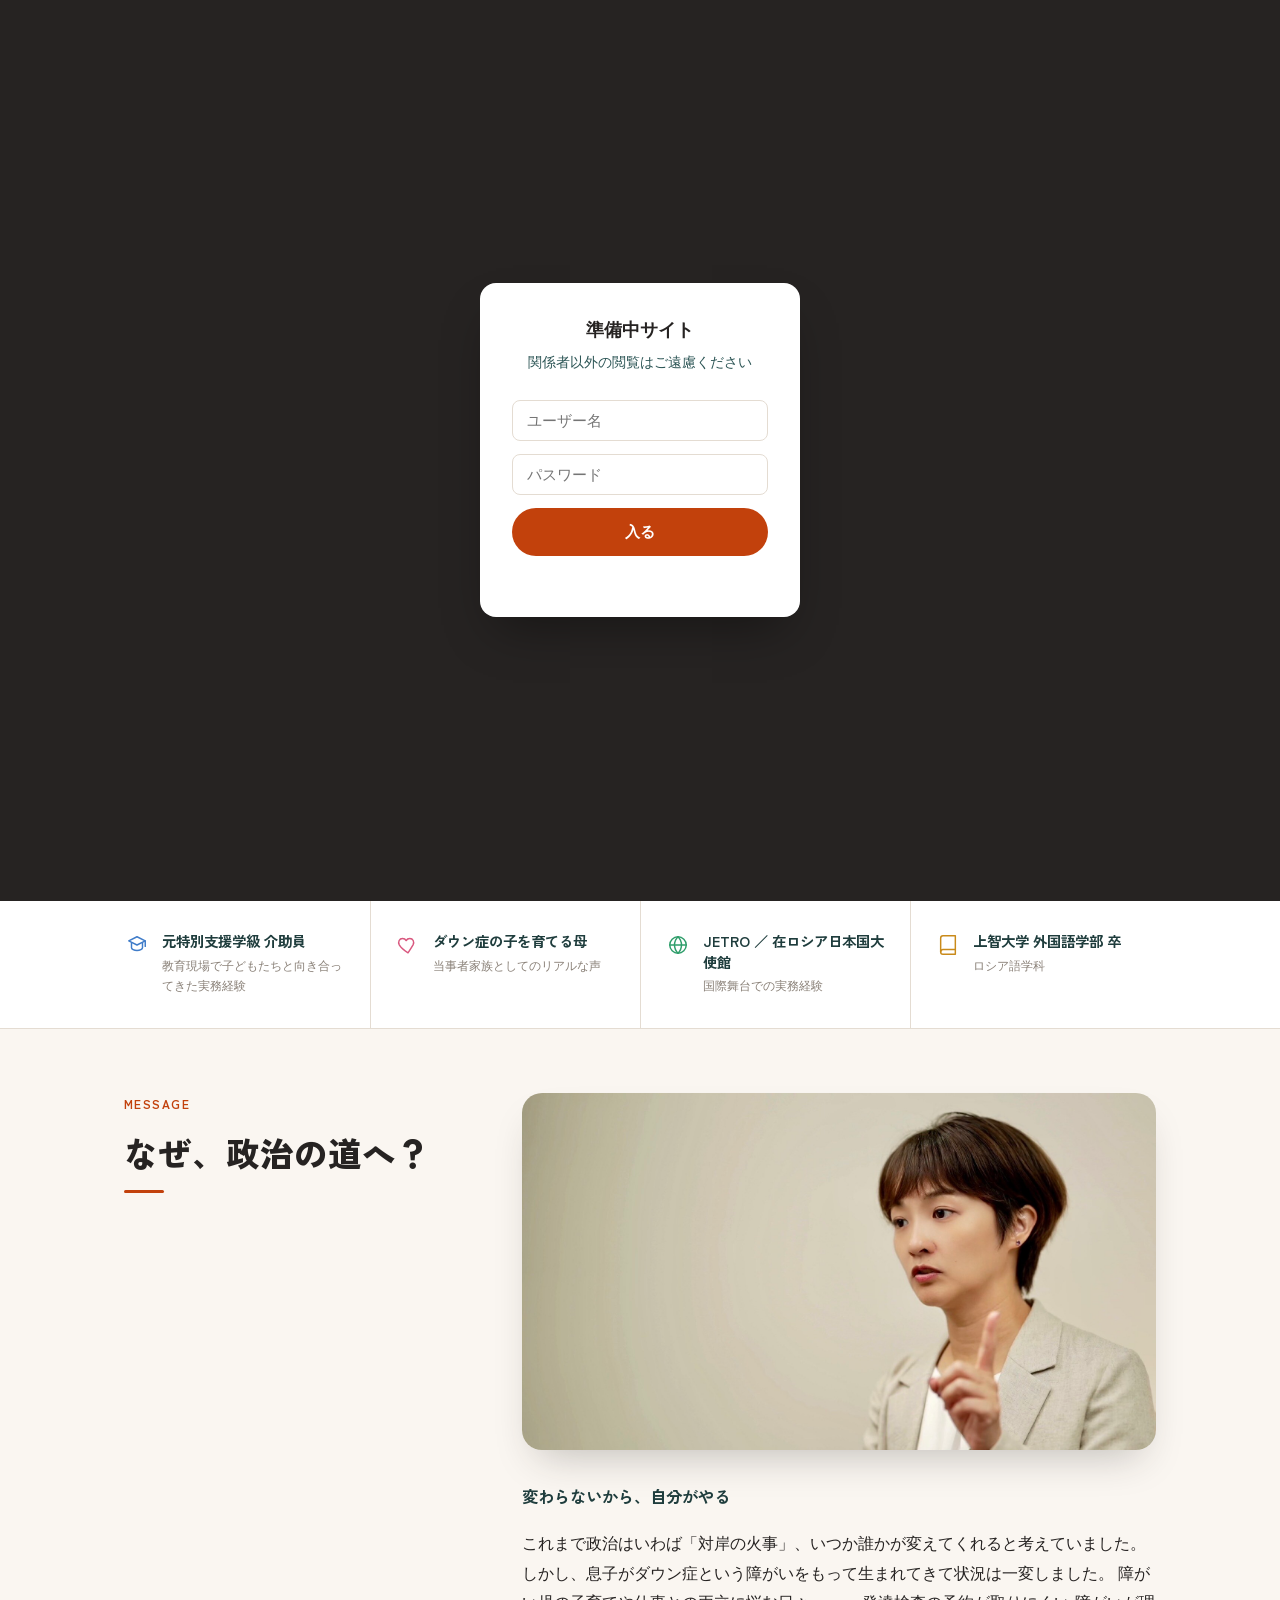
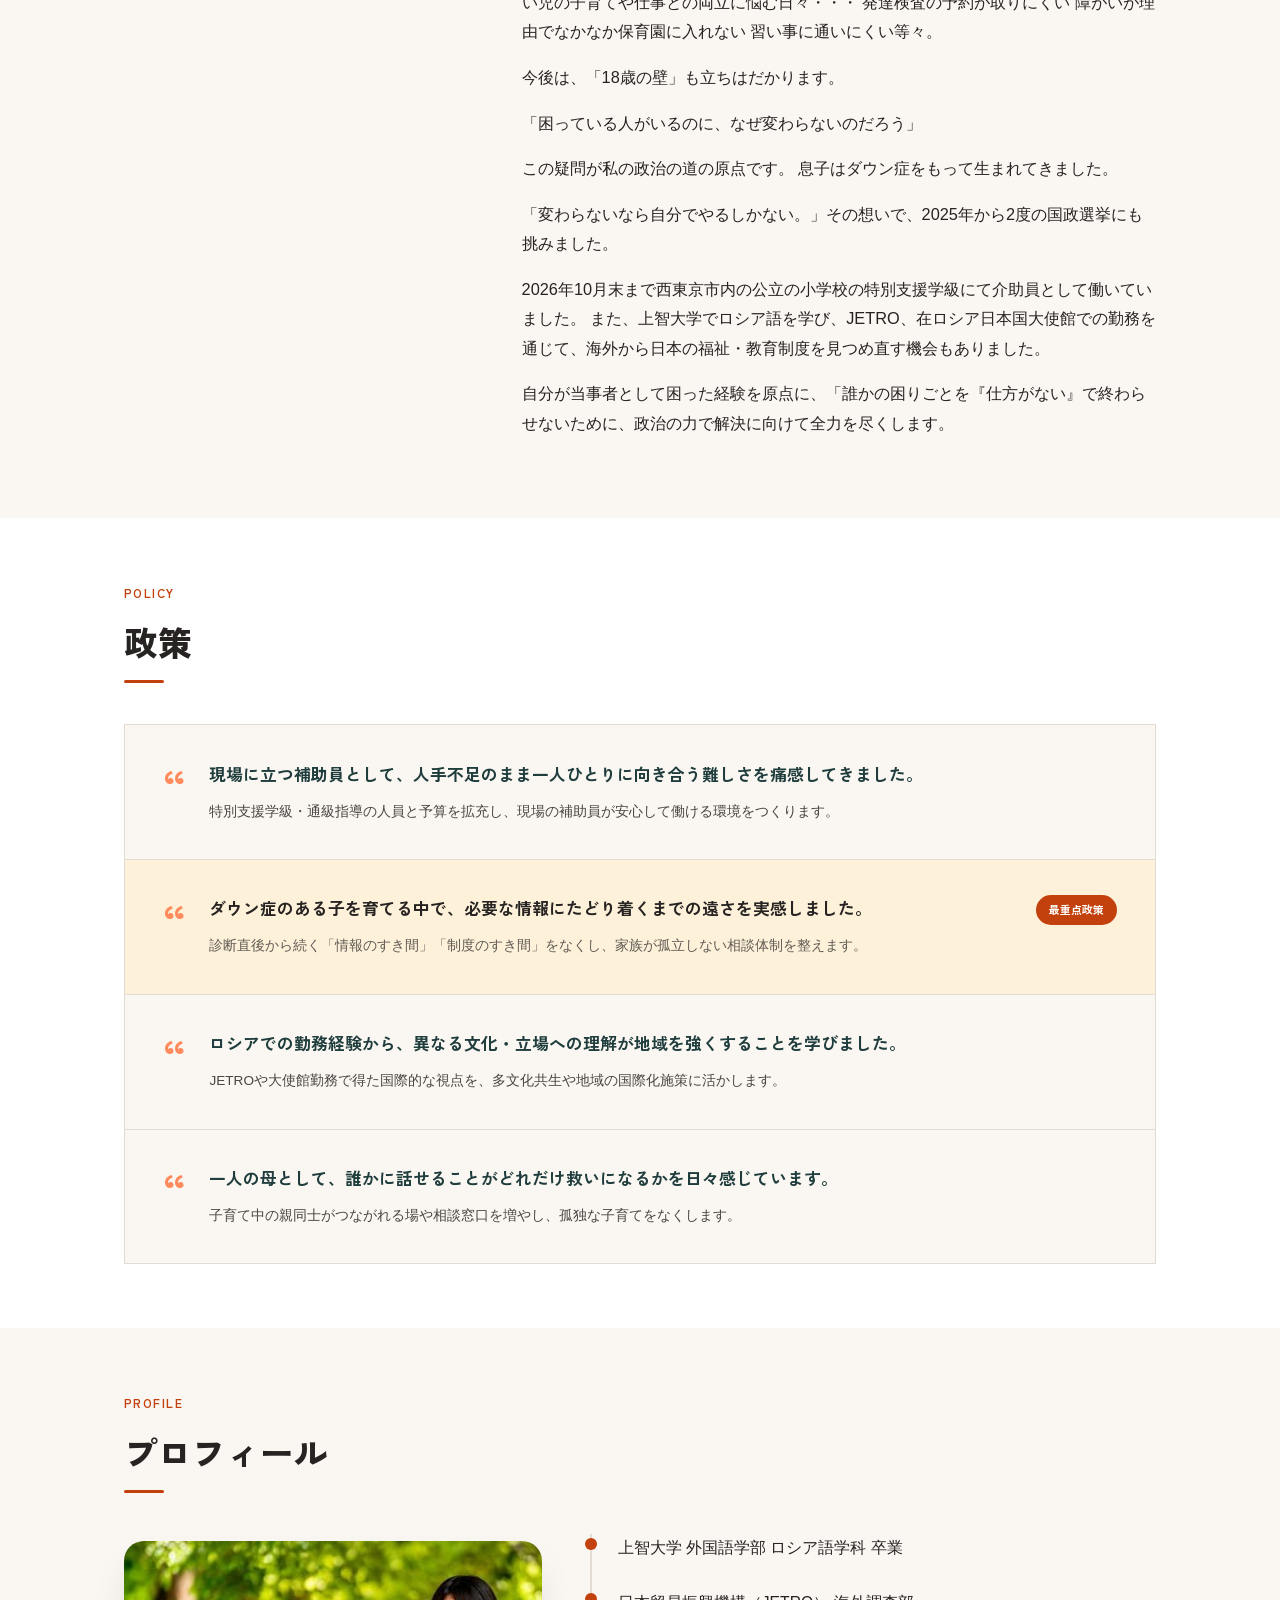
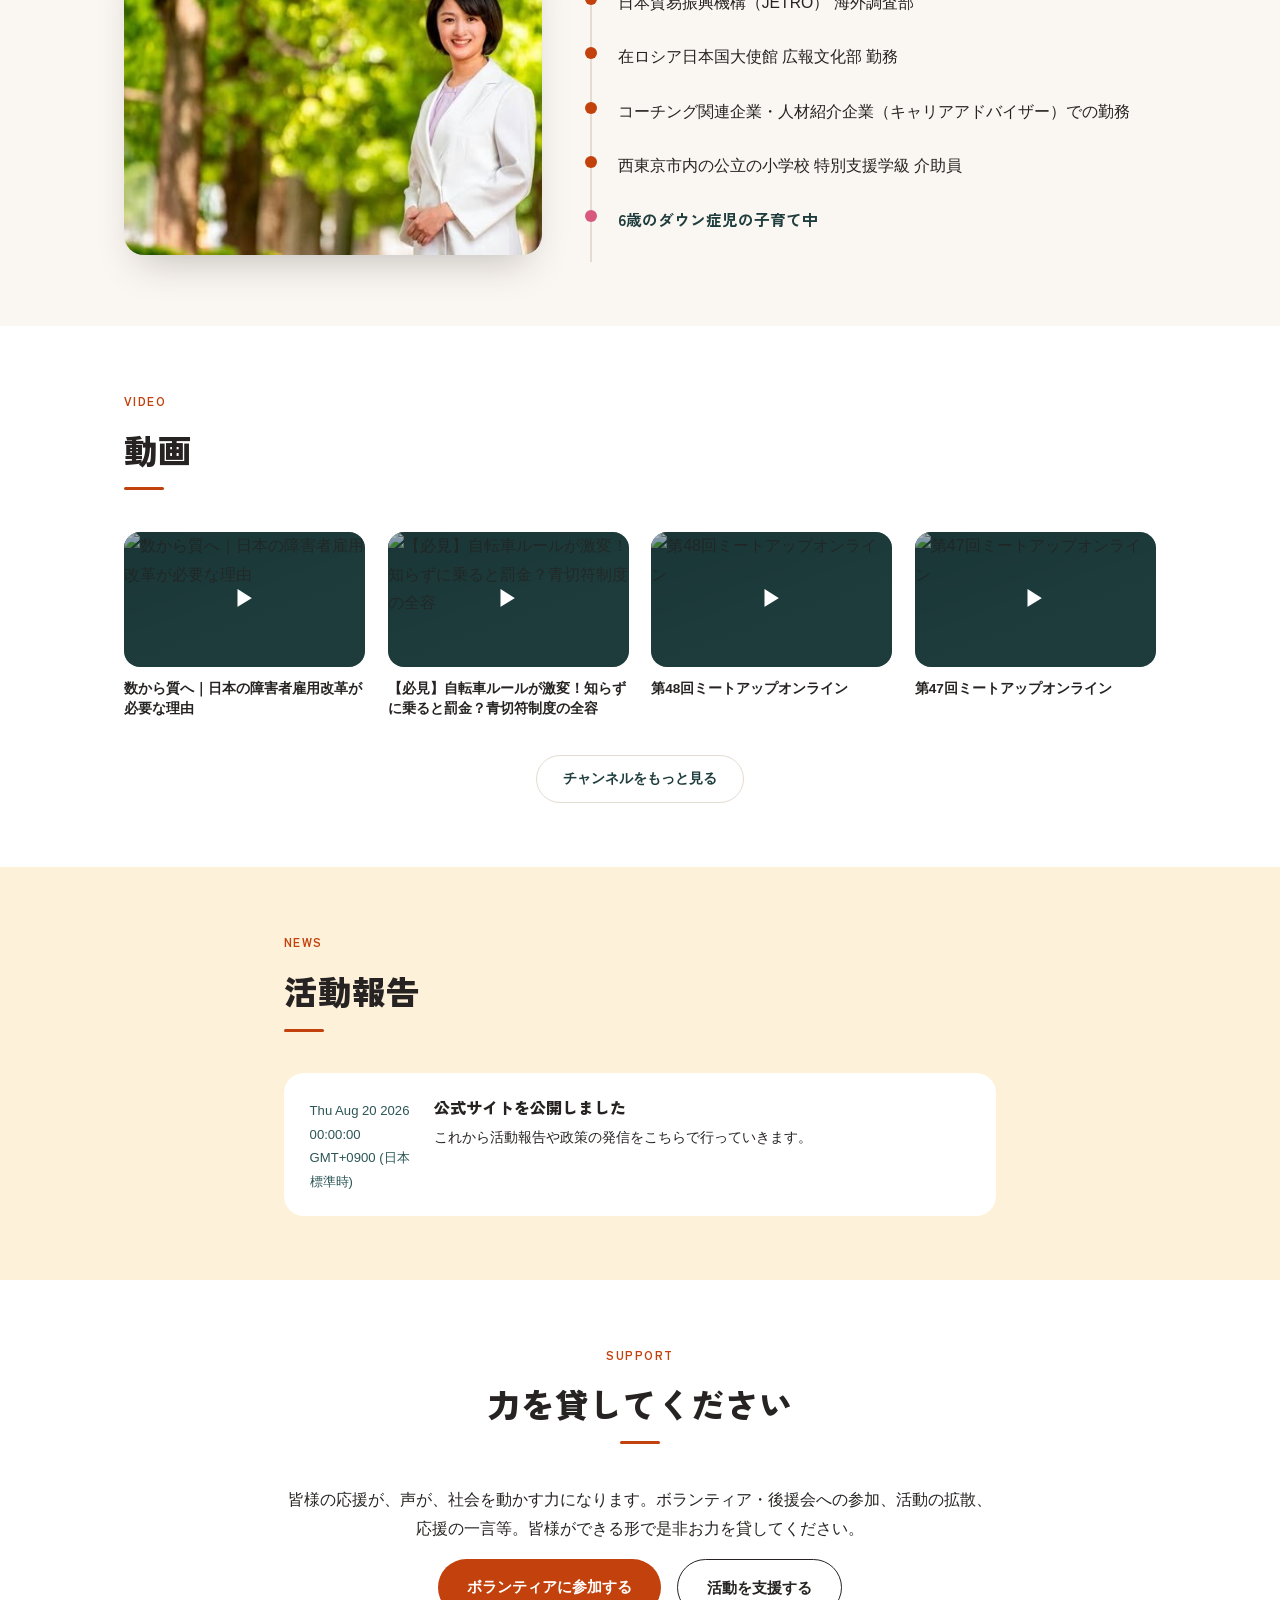
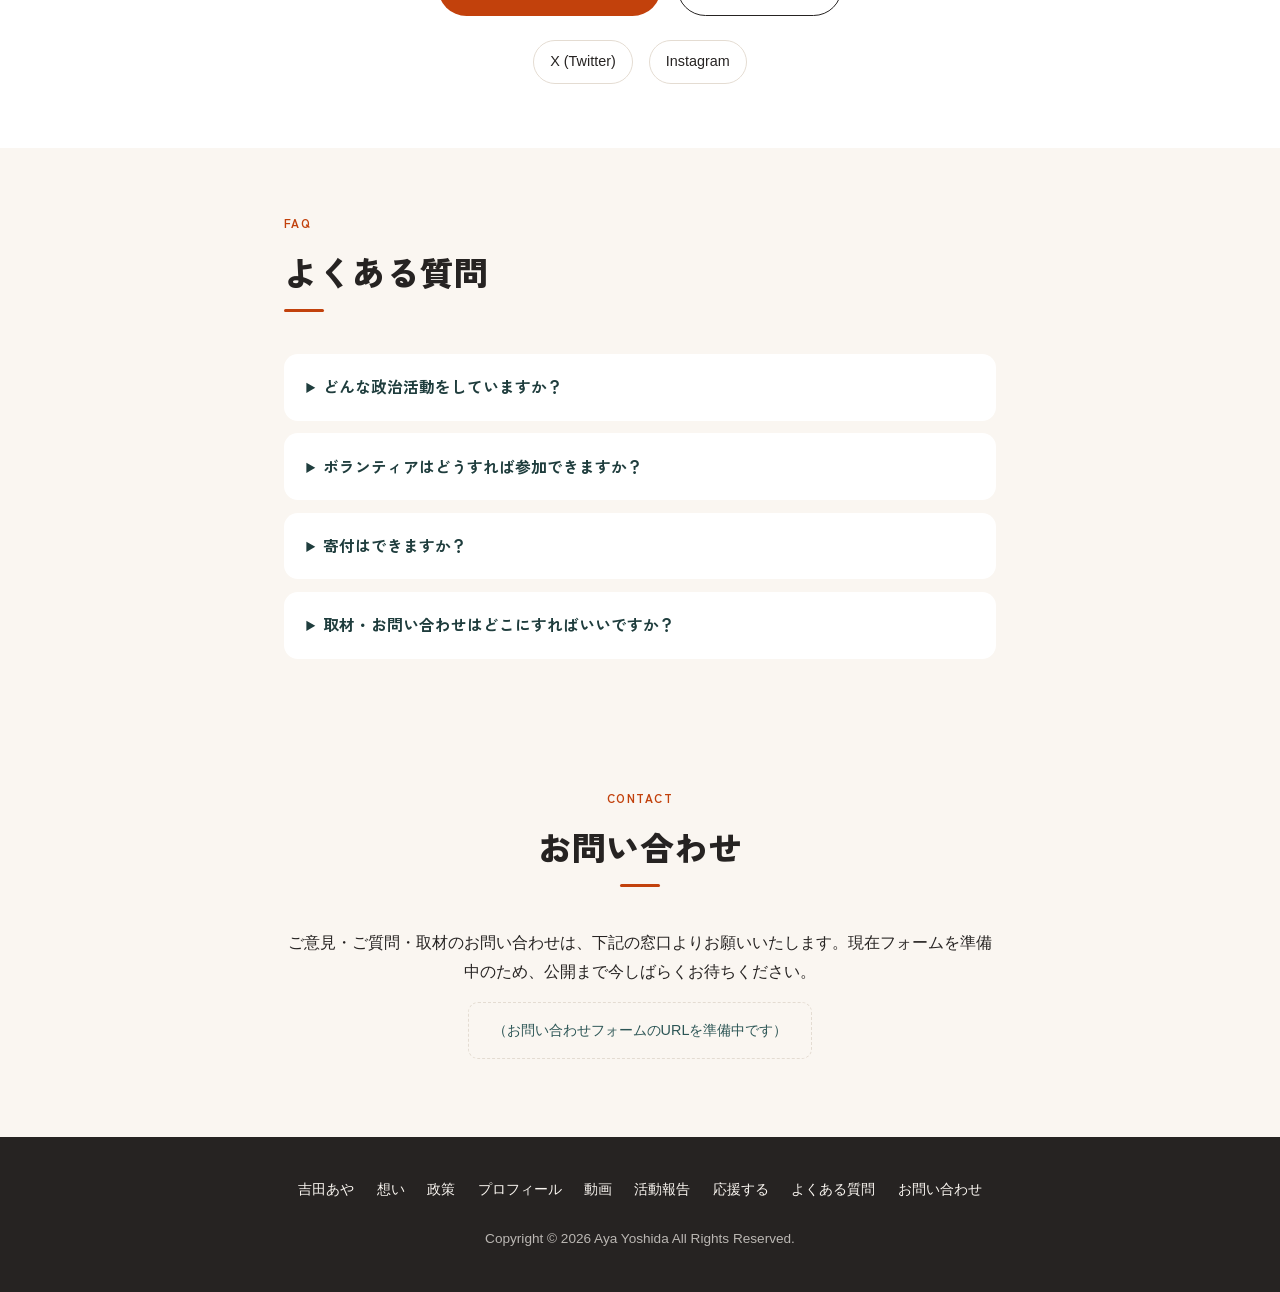
==== commit 2c89d8c1: "Update staging preview [skip ci]" ====
--- a/staging/index.html
+++ b/staging/index.html
@@ -6,24 +6,27 @@
 <a href=#news>活動報告</a>
 <a class=nav-cta href=#support>応援する</a>
 <a href=#faq>よくある質問</a>
-<a href=#contact>お問い合わせ</a></nav></div></header><main id=top><section class=hero><div class=hero-viewport><div class=hero-bg><img src=/images/hero-portrait.jpg alt="吉田 あや"></div><div class=hero-overlay><h1 class=hero-wordmark>吉田<br>あや<br></h1><div class=hero-text><p class=hero-name_en>Aya Yoshida</p><h2 class=hero-catch>誰も、<em>取り残さない。</em>かも</h2><p class=hero-sub>特別支援教育の現場から、ダウン症のある子を育てる母として。</p><div class=hero-cta><a class="btn btn-primary" href=#policies>政策を見る</a>
-<a class="btn btn-secondary" href=#support>応援する</a></div></div></div></div><div class=badge-strip><div class=badge-strip-inner><div class=badge><div class=badge-icon><svg class="policy-icon-svg" viewBox="0 0 24 24" fill="none" stroke="currentColor" stroke-width="1.6" stroke-linecap="round" stroke-linejoin="round" aria-hidden="true"><path d="M12 3l9 4.5-9 4.5-9-4.5L12 3z"/><path d="M6 9.75V15c0 1.5 2.7 3 6 3s6-1.5 6-3V9.75"/><path d="M21 7.5v6"/></svg></div><div><p class=badge-text>特別支援学級 補助員</p><p class=badge-sub>現場で子どもたちと向き合ってきた実務経験</p></div></div><div class=badge><div class=badge-icon><svg class="policy-icon-svg" viewBox="0 0 24 24" fill="none" stroke="currentColor" stroke-width="1.6" stroke-linecap="round" stroke-linejoin="round" aria-hidden="true"><path d="M12 20.5s-7-4.35-9.5-8.7C.8 8.4 2.6 5 6 5c2 0 3.4 1.1 4 2.2.6-1.1 2-2.2 4-2.2 3.4.0 5.2 3.4 3.5 6.8C15 16.15 12 20.5 12 20.5z"/></svg></div><div><p class=badge-text>ダウン症の子を育てる母</p><p class=badge-sub>当事者家族としてのリアルな声</p></div></div><div class=badge><div class=badge-icon><svg class="policy-icon-svg" viewBox="0 0 24 24" fill="none" stroke="currentColor" stroke-width="1.6" stroke-linecap="round" stroke-linejoin="round" aria-hidden="true"><circle cx="12" cy="12" r="9"/><path d="M3 12h18"/><path d="M12 3c2.5 2.5 3.8 5.7 3.8 9s-1.3 6.5-3.8 9c-2.5-2.5-3.8-5.7-3.8-9S9.5 5.5 12 3z"/></svg></div><div><p class=badge-text>JETRO ／ 在ロシア日本国大使館</p><p class=badge-sub>国際舞台での実務経験</p></div></div><div class=badge><div class=badge-icon><svg class="policy-icon-svg" viewBox="0 0 24 24" fill="none" stroke="currentColor" stroke-width="1.6" stroke-linecap="round" stroke-linejoin="round" aria-hidden="true"><path d="M4 19.5A2.5 2.5.0 016.5 17H20"/><path d="M6.5 2H20v20H6.5A2.5 2.5.0 014 19.5v-15A2.5 2.5.0 016.5 2z"/></svg></div><div><p class=badge-text>上智大学 外国語学部 卒</p><p class=badge-sub>ロシア語学科</p></div></div></div></div></section><section id=message class=message><div class=section-inner><div class=message-layout><div class=message-heading><span class=eyebrow>MESSAGE</span><h2>なぜ、私は立つのか</h2></div><div class=message-body><div class=message-photo><img src=/images/message-portrait.jpg alt="吉田 あや"></div><p class=message-lead>誰かの「当たり前」が、誰かにとっては届かない現実がある。</p><p>息子はダウン症をもって生まれてきました。
-特別支援学級の補助員として現場に立つ中で、そして一人の母として、
-「制度のすき間」で困っている人たちの声を、たくさん聞いてきました。</p><p>上智大学でロシア語を学び、JETRO、在ロシア日本国大使館での勤務を通じて、
-海外から日本の福祉・教育制度を見つめ直す機会もありました。
-その差を実感し、政治の力で埋めていきたいと思っています。</p></div></div></div></section><section id=policies class=policies><div class=section-inner><span class=eyebrow>POLICY</span><h2>政策</h2><div class=policy-list><div class=policy-row><span class=policy-quote>&ldquo;</span><div class=policy-row-body><h3>現場に立つ補助員として、人手不足のまま一人ひとりに向き合う難しさを痛感してきました。</h3><p>特別支援学級・通級指導の人員と予算を拡充し、現場の補助員が安心して働ける環境をつくります。</p></div></div><div class="policy-row policy-row-featured"><span class=policy-quote>&ldquo;</span><div class=policy-row-body><h3>ダウン症のある子を育てる中で、必要な情報にたどり着くまでの遠さを実感しました。</h3><p>診断直後から続く「情報のすき間」「制度のすき間」をなくし、家族が孤立しない相談体制を整えます。</p></div><span class=policy-badge>最重点政策</span></div><div class=policy-row><span class=policy-quote>&ldquo;</span><div class=policy-row-body><h3>ロシアでの勤務経験から、異なる文化・立場への理解が地域を強くすることを学びました。</h3><p>JETROや大使館勤務で得た国際的な視点を、多文化共生や地域の国際化施策に活かします。</p></div></div><div class=policy-row><span class=policy-quote>&ldquo;</span><div class=policy-row-body><h3>一人の母として、誰かに話せることがどれだけ救いになるかを日々感じています。</h3><p>子育て中の親同士がつながれる場や相談窓口を増やし、孤独な子育てをなくします。</p></div></div></div></div></section><section id=profile class=profile><div class=section-inner><span class=eyebrow>PROFILE</span><h2>プロフィール</h2><div class=profile-layout><div class=profile-photo><img src=/images/hero-banner.jpg alt="吉田 あや"></div><ul class=timeline><li class="timeline-item timeline-language"><span class=timeline-dot></span>
+<a href=#contact>お問い合わせ</a></nav></div></header><main id=top><section class=hero><div class=hero-viewport><div class=hero-bg><img src=/images/hero-portrait.jpg alt="吉田 あや"></div><div class=hero-overlay><h1 class=hero-wordmark>吉田<br>あや<br></h1><div class=hero-text><p class=hero-name_en>Aya Yoshida</p><h2 class=hero-catch>あなたの困りごとを、<em>「仕方がない」で終わらせない。</em></h2><p class=hero-sub>特別支援教育の現場から、ダウン症の息子を育てる母として。</p><div class=hero-cta><a class="btn btn-primary" href=#policies>政策を見る</a>
+<a class="btn btn-secondary" href=#support>応援する</a></div></div></div></div><div class=badge-strip><div class=badge-strip-inner><div class=badge><div class=badge-icon><svg class="policy-icon-svg" viewBox="0 0 24 24" fill="none" stroke="currentColor" stroke-width="1.6" stroke-linecap="round" stroke-linejoin="round" aria-hidden="true"><path d="M12 3l9 4.5-9 4.5-9-4.5L12 3z"/><path d="M6 9.75V15c0 1.5 2.7 3 6 3s6-1.5 6-3V9.75"/><path d="M21 7.5v6"/></svg></div><div><p class=badge-text>元特別支援学級 介助員</p><p class=badge-sub>教育現場で子どもたちと向き合ってきた実務経験</p></div></div><div class=badge><div class=badge-icon><svg class="policy-icon-svg" viewBox="0 0 24 24" fill="none" stroke="currentColor" stroke-width="1.6" stroke-linecap="round" stroke-linejoin="round" aria-hidden="true"><path d="M12 20.5s-7-4.35-9.5-8.7C.8 8.4 2.6 5 6 5c2 0 3.4 1.1 4 2.2.6-1.1 2-2.2 4-2.2 3.4.0 5.2 3.4 3.5 6.8C15 16.15 12 20.5 12 20.5z"/></svg></div><div><p class=badge-text>ダウン症の子を育てる母</p><p class=badge-sub>当事者家族としてのリアルな声</p></div></div><div class=badge><div class=badge-icon><svg class="policy-icon-svg" viewBox="0 0 24 24" fill="none" stroke="currentColor" stroke-width="1.6" stroke-linecap="round" stroke-linejoin="round" aria-hidden="true"><circle cx="12" cy="12" r="9"/><path d="M3 12h18"/><path d="M12 3c2.5 2.5 3.8 5.7 3.8 9s-1.3 6.5-3.8 9c-2.5-2.5-3.8-5.7-3.8-9S9.5 5.5 12 3z"/></svg></div><div><p class=badge-text>JETRO ／ 在ロシア日本国大使館</p><p class=badge-sub>国際舞台での実務経験</p></div></div><div class=badge><div class=badge-icon><svg class="policy-icon-svg" viewBox="0 0 24 24" fill="none" stroke="currentColor" stroke-width="1.6" stroke-linecap="round" stroke-linejoin="round" aria-hidden="true"><path d="M4 19.5A2.5 2.5.0 016.5 17H20"/><path d="M6.5 2H20v20H6.5A2.5 2.5.0 014 19.5v-15A2.5 2.5.0 016.5 2z"/></svg></div><div><p class=badge-text>上智大学 外国語学部 卒</p><p class=badge-sub>ロシア語学科</p></div></div></div></div></section><section id=message class=message><div class=section-inner><div class=message-layout><div class=message-heading><span class=eyebrow>MESSAGE</span><h2>なぜ、政治の道へ？</h2></div><div class=message-body><div class=message-photo><img src=/images/message-portrait.jpg alt="吉田 あや"></div><p class=message-lead>変わらないから、自分がやる</p><p>これまで政治はいわば「対岸の火事」、いつか誰かが変えてくれると考えていました。
+しかし、息子がダウン症という障がいをもって生まれてきて状況は一変しました。
+障がい児の子育てや仕事との両立に悩む日々・・・
+発達検査の予約が取りにくい
+障がいが理由でなかなか保育園に入れない
+習い事に通いにくい等々。</p><p>今後は、「18歳の壁」も立ちはだかります。</p><p>「困っている人がいるのに、なぜ変わらないのだろう」</p><p>この疑問が私の政治の道の原点です。
+息子はダウン症をもって生まれてきました。</p><p>「変わらないなら自分でやるしかない。」その想いで、2025年から2度の国政選挙にも挑みました。</p><p>2026年10月末まで西東京市内の公立の小学校の特別支援学級にて介助員として働いていました。
+また、上智大学でロシア語を学び、JETRO、在ロシア日本国大使館での勤務を通じて、海外から日本の福祉・教育制度を見つめ直す機会もありました。</p><p>自分が当事者として困った経験を原点に、「誰かの困りごとを『仕方がない』で終わらせないために、政治の力で解決に向けて全力を尽くします。</p></div></div></div></section><section id=policies class=policies><div class=section-inner><span class=eyebrow>POLICY</span><h2>政策</h2><div class=policy-list><div class=policy-row><span class=policy-quote>&ldquo;</span><div class=policy-row-body><h3>現場に立つ補助員として、人手不足のまま一人ひとりに向き合う難しさを痛感してきました。</h3><p>特別支援学級・通級指導の人員と予算を拡充し、現場の補助員が安心して働ける環境をつくります。</p></div></div><div class="policy-row policy-row-featured"><span class=policy-quote>&ldquo;</span><div class=policy-row-body><h3>ダウン症のある子を育てる中で、必要な情報にたどり着くまでの遠さを実感しました。</h3><p>診断直後から続く「情報のすき間」「制度のすき間」をなくし、家族が孤立しない相談体制を整えます。</p></div><span class=policy-badge>最重点政策</span></div><div class=policy-row><span class=policy-quote>&ldquo;</span><div class=policy-row-body><h3>ロシアでの勤務経験から、異なる文化・立場への理解が地域を強くすることを学びました。</h3><p>JETROや大使館勤務で得た国際的な視点を、多文化共生や地域の国際化施策に活かします。</p></div></div><div class=policy-row><span class=policy-quote>&ldquo;</span><div class=policy-row-body><h3>一人の母として、誰かに話せることがどれだけ救いになるかを日々感じています。</h3><p>子育て中の親同士がつながれる場や相談窓口を増やし、孤独な子育てをなくします。</p></div></div></div></div></section><section id=profile class=profile><div class=section-inner><span class=eyebrow>PROFILE</span><h2>プロフィール</h2><div class=profile-layout><div class=profile-photo><img src=/images/hero-banner.jpg alt="吉田 あや"></div><ul class=timeline><li class="timeline-item timeline-language"><span class=timeline-dot></span>
 <span class=timeline-label>上智大学 外国語学部 ロシア語学科 卒業</span></li><li class="timeline-item timeline-career"><span class=timeline-dot></span>
-<span class=timeline-label>JETRO（日本貿易振興機構）</span></li><li class="timeline-item timeline-career"><span class=timeline-dot></span>
-<span class=timeline-label>在ロシア日本国大使館 勤務</span></li><li class="timeline-item timeline-career"><span class=timeline-dot></span>
-<span class=timeline-label>人材紹介・コーチング関連企業での勤務</span></li><li class="timeline-item timeline-career"><span class=timeline-dot></span>
-<span class=timeline-label>西東京市 小学校 特別支援学級 補助員</span></li><li class="timeline-item timeline-life"><span class=timeline-dot></span>
-<span class=timeline-label>第一子（ダウン症）誕生、子育て中</span></li></ul></div></div></section><section id=videos class=videos><div class=section-inner><span class=eyebrow>VIDEO</span><h2>動画</h2><div class=video-grid><a class=video-card href="https://www.youtube.com/watch?v=LQXQvb3hqlo" target=_blank rel=noopener><div class=video-thumb><img src=https://i.ytimg.com/vi/LQXQvb3hqlo/hqdefault.jpg alt=数から質へ｜日本の障害者雇用改革が必要な理由 loading=lazy>
+<span class=timeline-label>日本貿易振興機構（JETRO） 海外調査部</span></li><li class="timeline-item timeline-career"><span class=timeline-dot></span>
+<span class=timeline-label>在ロシア日本国大使館 広報文化部 勤務</span></li><li class="timeline-item timeline-career"><span class=timeline-dot></span>
+<span class=timeline-label>コーチング関連企業・人材紹介企業（キャリアアドバイザー）での勤務</span></li><li class="timeline-item timeline-career"><span class=timeline-dot></span>
+<span class=timeline-label>西東京市内の公立の小学校 特別支援学級 介助員</span></li><li class="timeline-item timeline-life"><span class=timeline-dot></span>
+<span class=timeline-label>6歳のダウン症児の子育て中</span></li></ul></div></div></section><section id=videos class=videos><div class=section-inner><span class=eyebrow>VIDEO</span><h2>動画</h2><div class=video-grid><a class=video-card href="https://www.youtube.com/watch?v=LQXQvb3hqlo" target=_blank rel=noopener><div class=video-thumb><img src=https://i.ytimg.com/vi/LQXQvb3hqlo/hqdefault.jpg alt=数から質へ｜日本の障害者雇用改革が必要な理由 loading=lazy>
 <span class=video-play>▶</span></div><p class=video-title>数から質へ｜日本の障害者雇用改革が必要な理由</p></a><a class=video-card href="https://www.youtube.com/watch?v=270XlHAviAI" target=_blank rel=noopener><div class=video-thumb><img src=https://i.ytimg.com/vi/270XlHAviAI/hqdefault.jpg alt=【必見】自転車ルールが激変！知らずに乗ると罰金？青切符制度の全容 loading=lazy>
 <span class=video-play>▶</span></div><p class=video-title>【必見】自転車ルールが激変！知らずに乗ると罰金？青切符制度の全容</p></a><a class=video-card href="https://www.youtube.com/watch?v=w4m9ZCKS8ik" target=_blank rel=noopener><div class=video-thumb><img src=https://i.ytimg.com/vi/w4m9ZCKS8ik/hqdefault.jpg alt=第48回ミートアップオンライン loading=lazy>
 <span class=video-play>▶</span></div><p class=video-title>第48回ミートアップオンライン</p></a><a class=video-card href="https://www.youtube.com/watch?v=IlJ7I_EPULQ" target=_blank rel=noopener><div class=video-thumb><img src=https://i.ytimg.com/vi/IlJ7I_EPULQ/hqdefault.jpg alt=第47回ミートアップオンライン loading=lazy>
-<span class=video-play>▶</span></div><p class=video-title>第47回ミートアップオンライン</p></a></div><div class=video-more><a class="btn btn-secondary-alt" href=https://www.youtube.com/@ayayoshida0302 target=_blank rel=noopener>チャンネルをもっと見る</a></div></div></section><section id=news class=news><div class="section-inner narrow"><span class=eyebrow>NEWS</span><h2>活動報告</h2><div class=news-card><ul class=news-list><li class=news-item><time class=news-date>Thu Aug 20 2026 00:00:00 GMT+0900 (日本標準時)</time><div class=news-body><h3>公式サイトを公開しました</h3><p>これから活動報告や政策の発信をこちらで行っていきます。</p></div></li></ul></div></div></section><section id=support class=support><div class="section-inner narrow"><span class=eyebrow>SUPPORT</span><h2>力を貸してください</h2><p>一人でも多くの声が、社会を動かす力になります。ボランティア・後援会への参加、活動の拡散、応援の一言。できる形で力を貸してください。</p><div class=support-cta><a class="btn btn-primary" href=#contact-volunteer>ボランティアに参加する</a>
+<span class=video-play>▶</span></div><p class=video-title>第47回ミートアップオンライン</p></a></div><div class=video-more><a class="btn btn-secondary-alt" href=https://www.youtube.com/@ayayoshida0302 target=_blank rel=noopener>チャンネルをもっと見る</a></div></div></section><section id=news class=news><div class="section-inner narrow"><span class=eyebrow>NEWS</span><h2>活動報告</h2><div class=news-card><ul class=news-list><li class=news-item><time class=news-date>Thu Aug 20 2026 00:00:00 GMT+0900 (日本標準時)</time><div class=news-body><h3>公式サイトを公開しました</h3><p>これから活動報告や政策の発信をこちらで行っていきます。</p></div></li></ul></div></div></section><section id=support class=support><div class="section-inner narrow"><span class=eyebrow>SUPPORT</span><h2>力を貸してください</h2><p>皆様の応援が、声が、社会を動かす力になります。ボランティア・後援会への参加、活動の拡散、応援の一言等。皆様ができる形で是非お力を貸してください。</p><div class=support-cta><a class="btn btn-primary" href=#contact-volunteer>ボランティアに参加する</a>
 <a class="btn btn-secondary" href=#contact-donate>活動を支援する</a></div><div class=sns-links><a class=sns-link href=https://x.com/ayayoshida03 target=_blank rel=noopener>X (Twitter)</a>
-<a class=sns-link href=https://www.instagram.com/ayayoshida03/ target=_blank rel=noopener>Instagram</a></div></div></section><section id=faq class=faq><div class="section-inner narrow"><span class=eyebrow>FAQ</span><h2>よくある質問</h2><div class=faq-list><details class=faq-item><summary>どんな政治活動をしていますか？</summary><p>特別支援教育・障害児家庭支援・子育て支援を中心に活動しています。詳しくは「政策」セクションをご覧ください。</p></details><details class=faq-item><summary>ボランティアはどうすれば参加できますか？</summary><p>「応援する」セクションのお問い合わせ窓口よりお申し込みください。フォームは準備中のため、公開まで今しばらくお待ちください。できる範囲での参加で構いません。</p></details><details class=faq-item><summary>寄付はできますか？</summary><p>政治資金規正法に基づき、適切な方法での寄付受付を準備中です。詳細が決まり次第、こちらに掲載します。</p></details><details class=faq-item><summary>取材・お問い合わせはどこにすればいいですか？</summary><p>ページ下部のお問い合わせ窓口より、ご用件をお送りください。フォームは準備中のため、公開まで今しばらくお待ちください。</p></details></div></div></section><section id=contact class=contact><div class="section-inner narrow"><span id=contact-volunteer class=anchor-offset></span>
+<a class=sns-link href=https://www.instagram.com/ayayoshida03/ target=_blank rel=noopener>Instagram</a></div></div></section><section id=faq class=faq><div class="section-inner narrow"><span class=eyebrow>FAQ</span><h2>よくある質問</h2><div class=faq-list><details class=faq-item><summary>どんな政治活動をしていますか？</summary><p>教育・子育て支援領域は当事者としてもちろんのこと、それ以外にも市内にて街頭活動や活動レポートの発行（毎月）、アンケート調査、地域活動・ご挨拶まわり、清掃活動などを行っています。詳しくは「政策」セクションをご覧ください。</p></details><details class=faq-item><summary>ボランティアはどうすれば参加できますか？</summary><p>「応援する」セクションのお問い合わせ窓口よりお申し込みください。フォームは準備中のため、公開まで今しばらくお待ちください。できる範囲での参加で構いません。</p></details><details class=faq-item><summary>寄付はできますか？</summary><p>政治資金規正法に基づき、適切な方法での寄付受付を準備中です。詳細が決まり次第、こちらに掲載します。</p></details><details class=faq-item><summary>取材・お問い合わせはどこにすればいいですか？</summary><p>ページ下部のお問い合わせ窓口より、ご用件をお送りください。フォームは準備中のため、公開まで今しばらくお待ちください。</p></details></div></div></section><section id=contact class=contact><div class="section-inner narrow"><span id=contact-volunteer class=anchor-offset></span>
 <span id=contact-donate class=anchor-offset></span>
 <span class=eyebrow>CONTACT</span><h2>お問い合わせ</h2><p>ご意見・ご質問・取材のお問い合わせは、下記の窓口よりお願いいたします。現在フォームを準備中のため、公開まで今しばらくお待ちください。</p><p class=contact-placeholder>（お問い合わせフォームのURLを準備中です）</p></div></section></main><footer class=site-footer><nav class=footer-links><a href=#top>吉田あや</a>
 <a href=#message>想い</a>
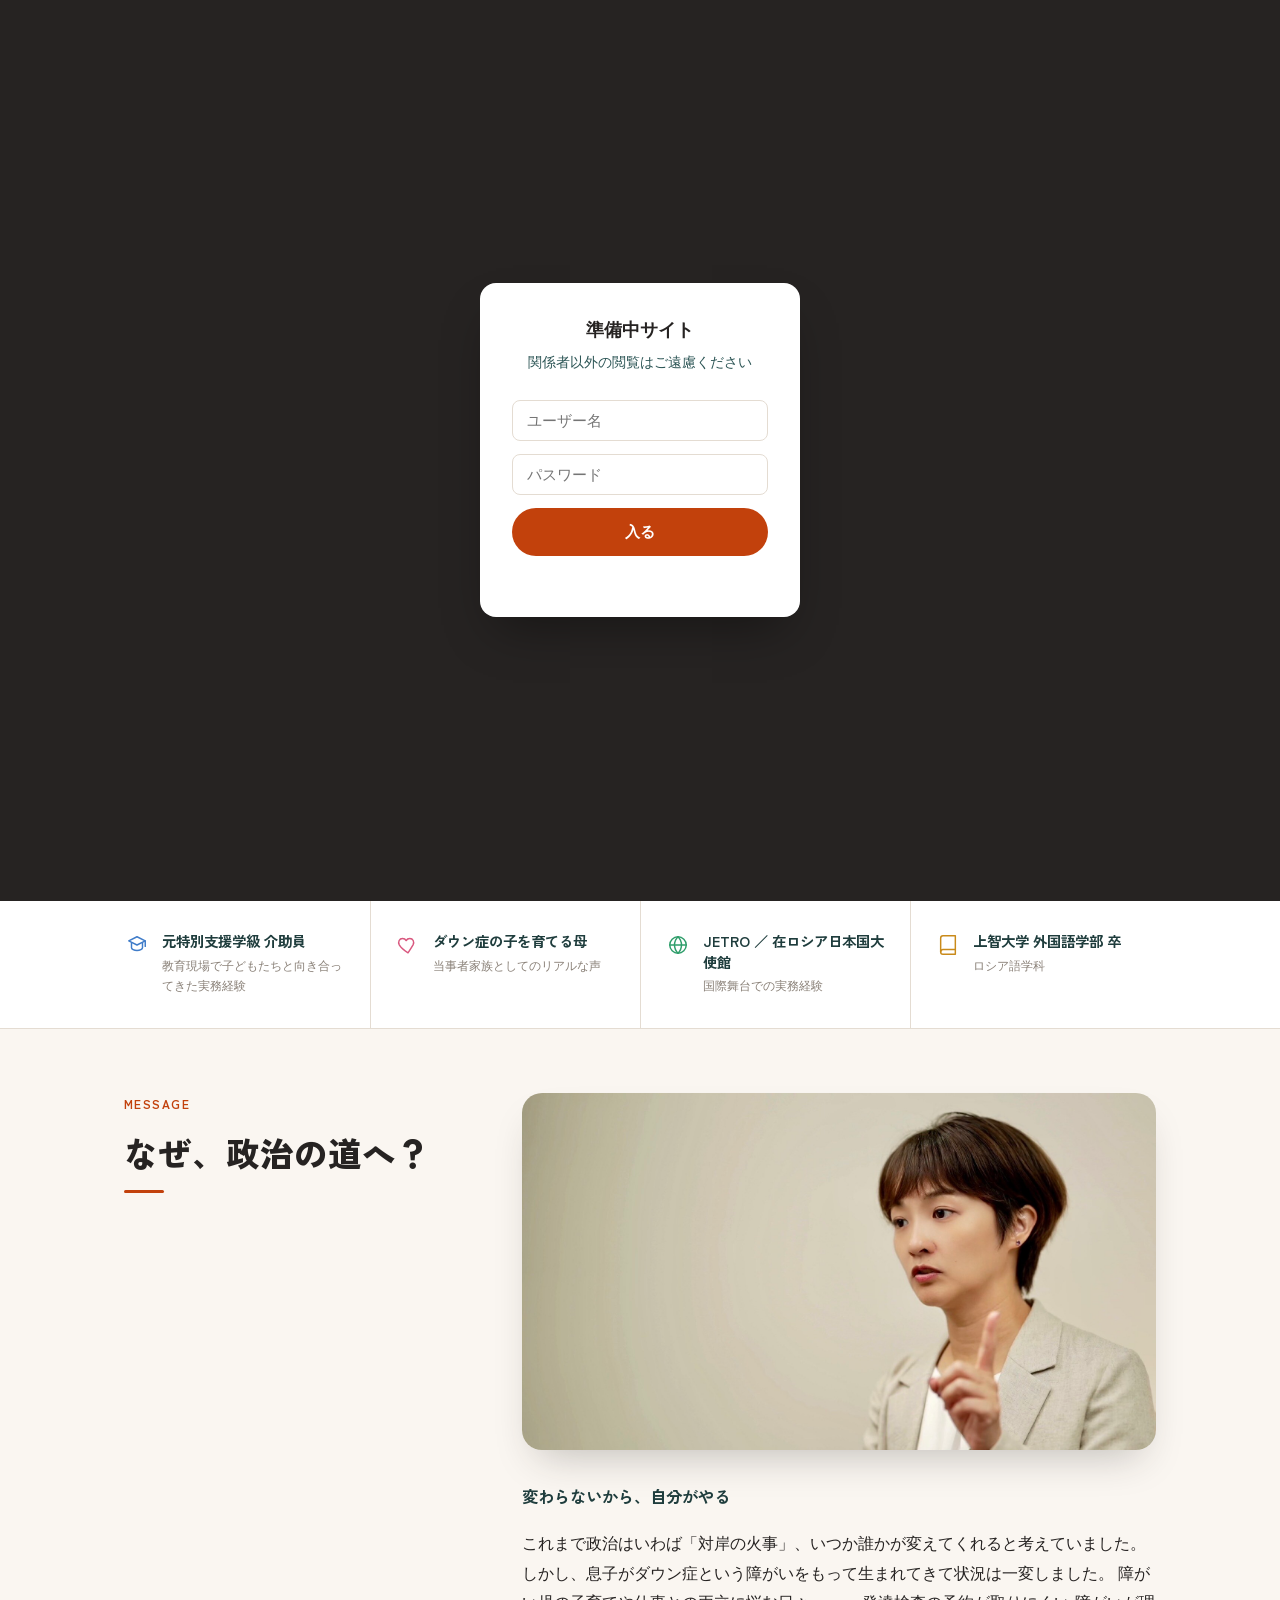
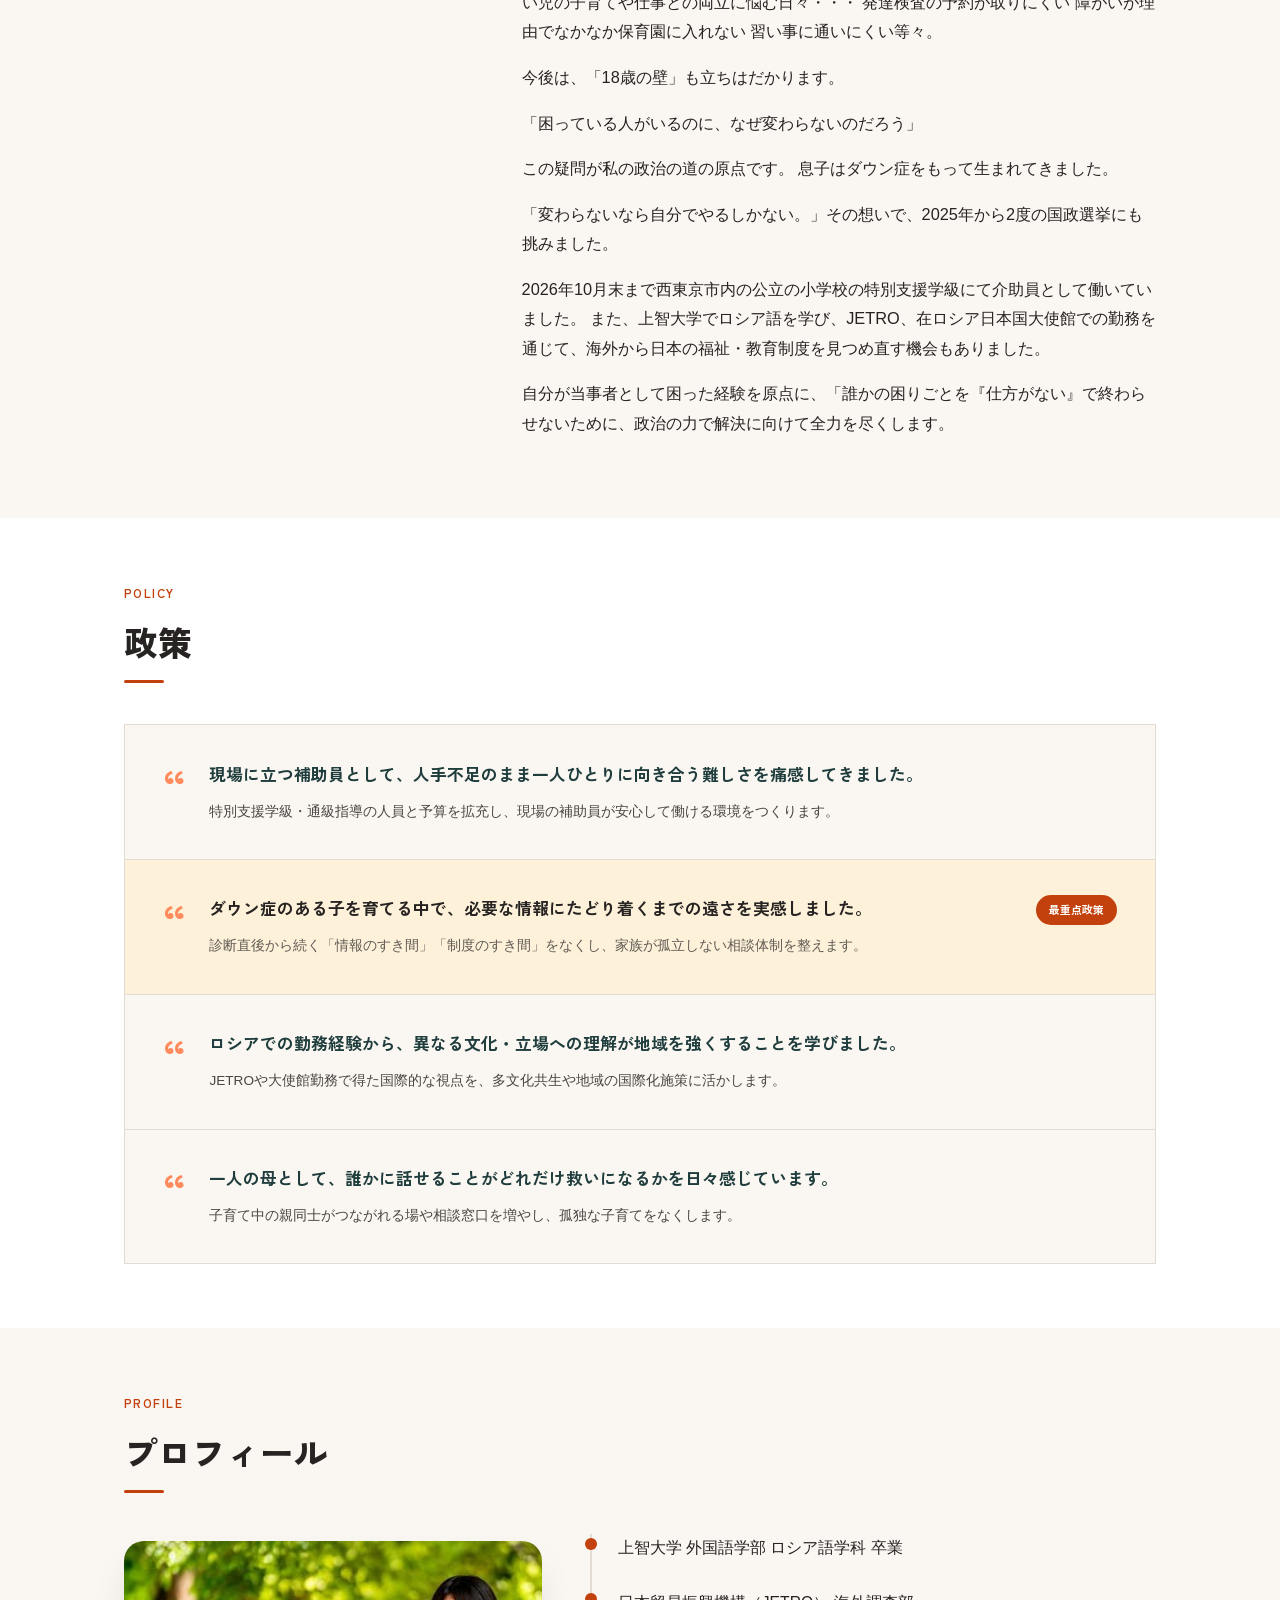
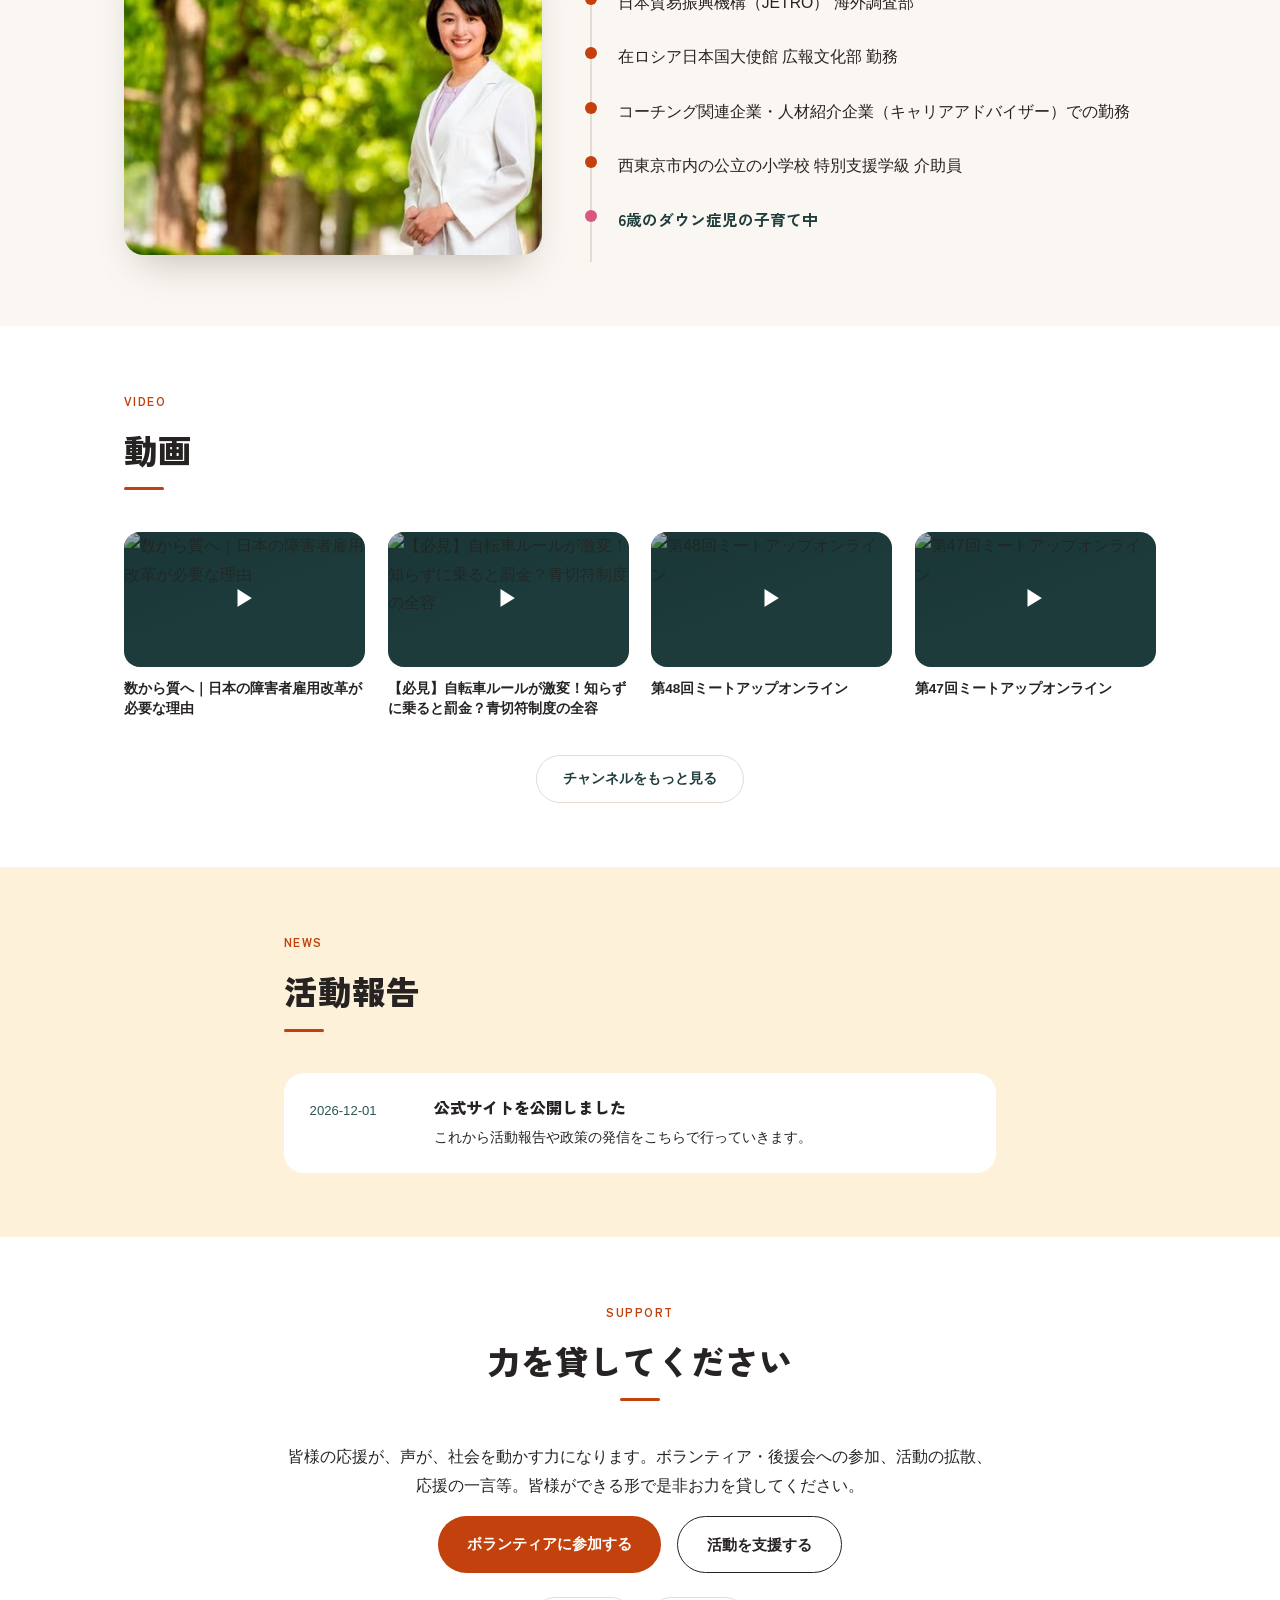
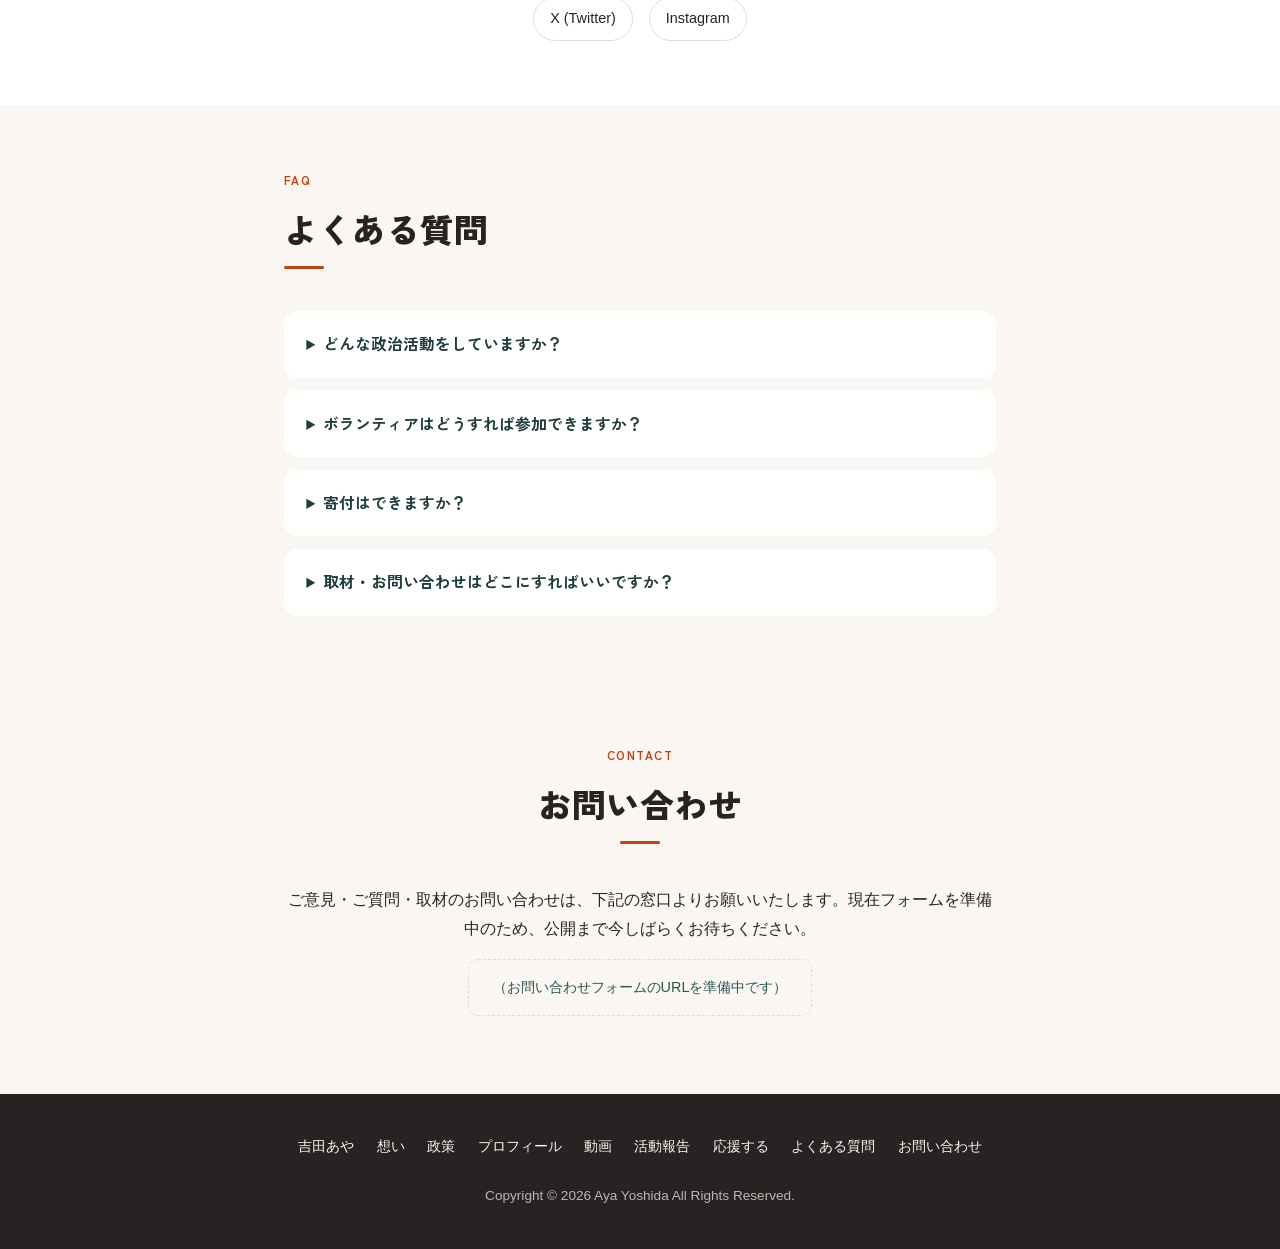
==== commit d1ccc929: "Update staging preview [skip ci]" ====
--- a/staging/index.html
+++ b/staging/index.html
@@ -24,7 +24,7 @@
 <span class=video-play>▶</span></div><p class=video-title>数から質へ｜日本の障害者雇用改革が必要な理由</p></a><a class=video-card href="https://www.youtube.com/watch?v=270XlHAviAI" target=_blank rel=noopener><div class=video-thumb><img src=https://i.ytimg.com/vi/270XlHAviAI/hqdefault.jpg alt=【必見】自転車ルールが激変！知らずに乗ると罰金？青切符制度の全容 loading=lazy>
 <span class=video-play>▶</span></div><p class=video-title>【必見】自転車ルールが激変！知らずに乗ると罰金？青切符制度の全容</p></a><a class=video-card href="https://www.youtube.com/watch?v=w4m9ZCKS8ik" target=_blank rel=noopener><div class=video-thumb><img src=https://i.ytimg.com/vi/w4m9ZCKS8ik/hqdefault.jpg alt=第48回ミートアップオンライン loading=lazy>
 <span class=video-play>▶</span></div><p class=video-title>第48回ミートアップオンライン</p></a><a class=video-card href="https://www.youtube.com/watch?v=IlJ7I_EPULQ" target=_blank rel=noopener><div class=video-thumb><img src=https://i.ytimg.com/vi/IlJ7I_EPULQ/hqdefault.jpg alt=第47回ミートアップオンライン loading=lazy>
-<span class=video-play>▶</span></div><p class=video-title>第47回ミートアップオンライン</p></a></div><div class=video-more><a class="btn btn-secondary-alt" href=https://www.youtube.com/@ayayoshida0302 target=_blank rel=noopener>チャンネルをもっと見る</a></div></div></section><section id=news class=news><div class="section-inner narrow"><span class=eyebrow>NEWS</span><h2>活動報告</h2><div class=news-card><ul class=news-list><li class=news-item><time class=news-date>Thu Aug 20 2026 00:00:00 GMT+0900 (日本標準時)</time><div class=news-body><h3>公式サイトを公開しました</h3><p>これから活動報告や政策の発信をこちらで行っていきます。</p></div></li></ul></div></div></section><section id=support class=support><div class="section-inner narrow"><span class=eyebrow>SUPPORT</span><h2>力を貸してください</h2><p>皆様の応援が、声が、社会を動かす力になります。ボランティア・後援会への参加、活動の拡散、応援の一言等。皆様ができる形で是非お力を貸してください。</p><div class=support-cta><a class="btn btn-primary" href=#contact-volunteer>ボランティアに参加する</a>
+<span class=video-play>▶</span></div><p class=video-title>第47回ミートアップオンライン</p></a></div><div class=video-more><a class="btn btn-secondary-alt" href=https://www.youtube.com/@ayayoshida0302 target=_blank rel=noopener>チャンネルをもっと見る</a></div></div></section><section id=news class=news><div class="section-inner narrow"><span class=eyebrow>NEWS</span><h2>活動報告</h2><div class=news-card><ul class=news-list><li class=news-item><time class=news-date>2026-12-01</time><div class=news-body><h3>公式サイトを公開しました</h3><p>これから活動報告や政策の発信をこちらで行っていきます。</p></div></li></ul></div></div></section><section id=support class=support><div class="section-inner narrow"><span class=eyebrow>SUPPORT</span><h2>力を貸してください</h2><p>皆様の応援が、声が、社会を動かす力になります。ボランティア・後援会への参加、活動の拡散、応援の一言等。皆様ができる形で是非お力を貸してください。</p><div class=support-cta><a class="btn btn-primary" href=#contact-volunteer>ボランティアに参加する</a>
 <a class="btn btn-secondary" href=#contact-donate>活動を支援する</a></div><div class=sns-links><a class=sns-link href=https://x.com/ayayoshida03 target=_blank rel=noopener>X (Twitter)</a>
 <a class=sns-link href=https://www.instagram.com/ayayoshida03/ target=_blank rel=noopener>Instagram</a></div></div></section><section id=faq class=faq><div class="section-inner narrow"><span class=eyebrow>FAQ</span><h2>よくある質問</h2><div class=faq-list><details class=faq-item><summary>どんな政治活動をしていますか？</summary><p>教育・子育て支援領域は当事者としてもちろんのこと、それ以外にも市内にて街頭活動や活動レポートの発行（毎月）、アンケート調査、地域活動・ご挨拶まわり、清掃活動などを行っています。詳しくは「政策」セクションをご覧ください。</p></details><details class=faq-item><summary>ボランティアはどうすれば参加できますか？</summary><p>「応援する」セクションのお問い合わせ窓口よりお申し込みください。フォームは準備中のため、公開まで今しばらくお待ちください。できる範囲での参加で構いません。</p></details><details class=faq-item><summary>寄付はできますか？</summary><p>政治資金規正法に基づき、適切な方法での寄付受付を準備中です。詳細が決まり次第、こちらに掲載します。</p></details><details class=faq-item><summary>取材・お問い合わせはどこにすればいいですか？</summary><p>ページ下部のお問い合わせ窓口より、ご用件をお送りください。フォームは準備中のため、公開まで今しばらくお待ちください。</p></details></div></div></section><section id=contact class=contact><div class="section-inner narrow"><span id=contact-volunteer class=anchor-offset></span>
 <span id=contact-donate class=anchor-offset></span>
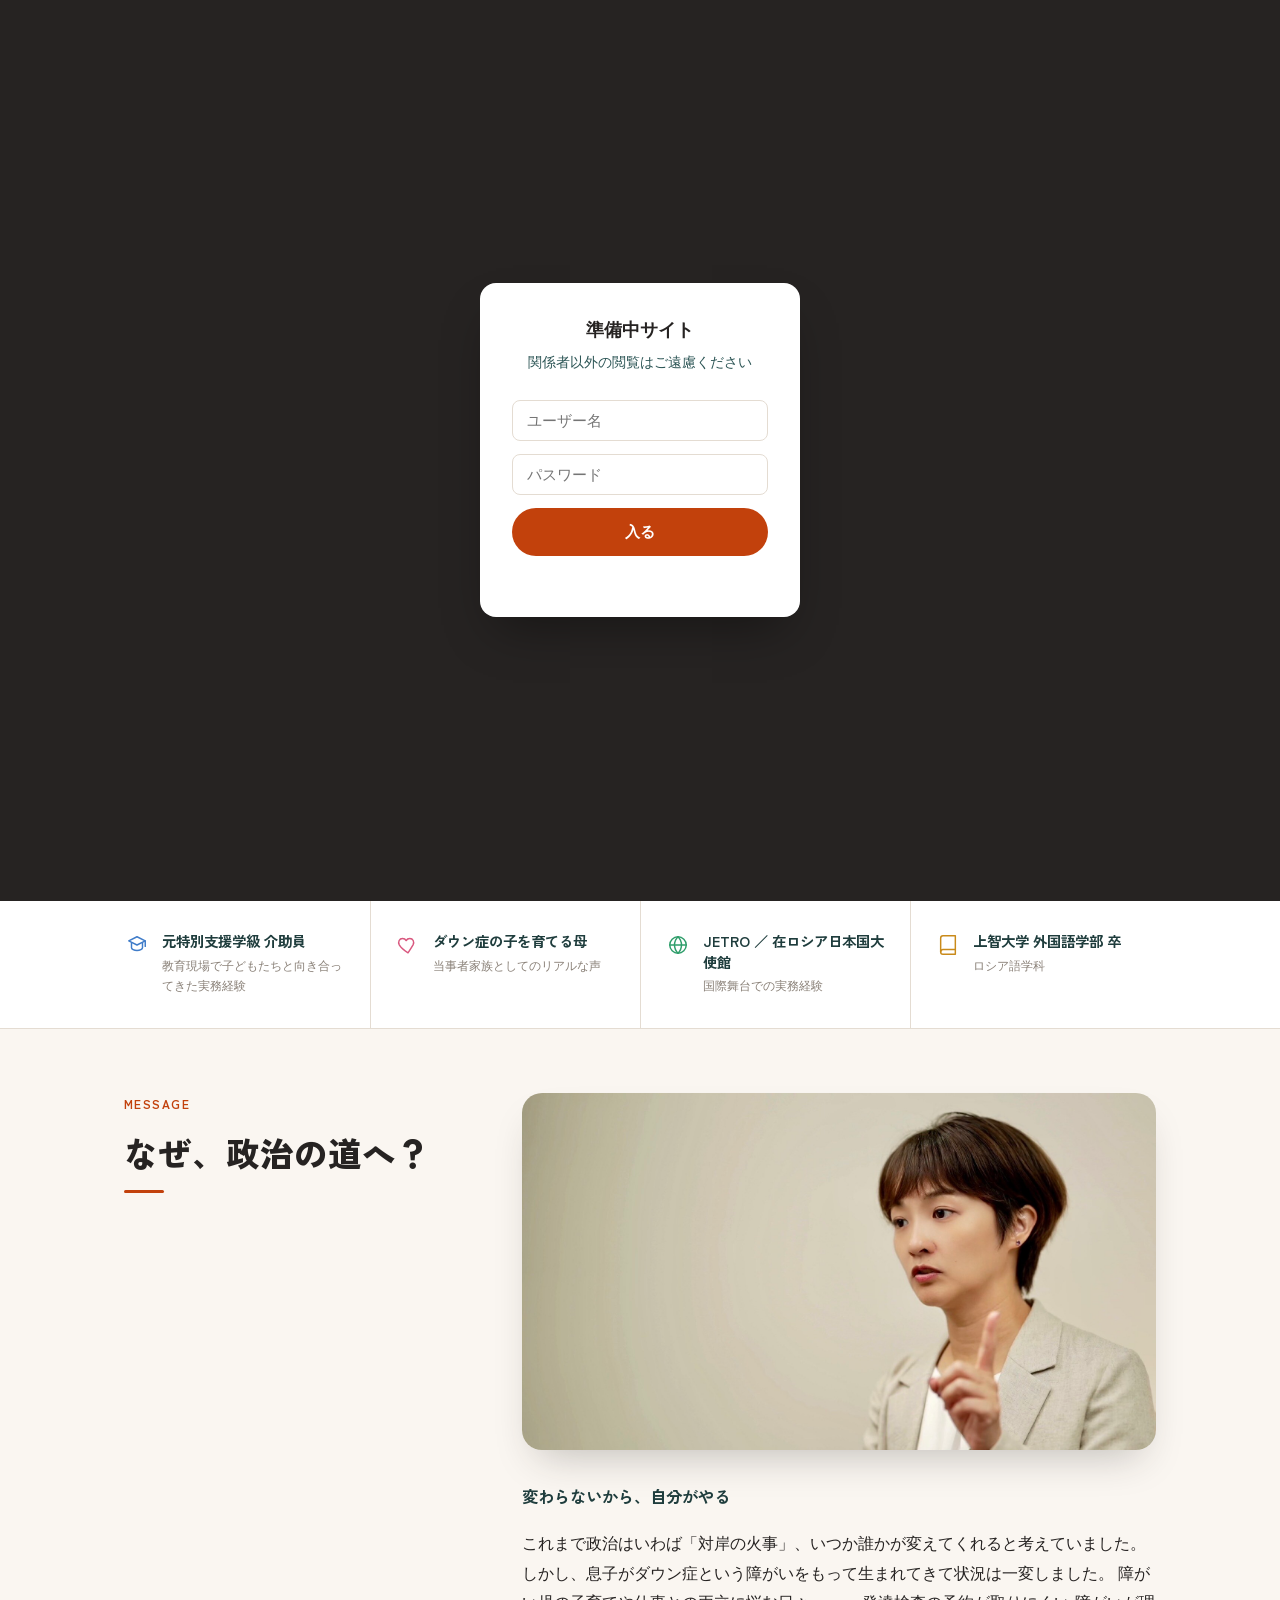
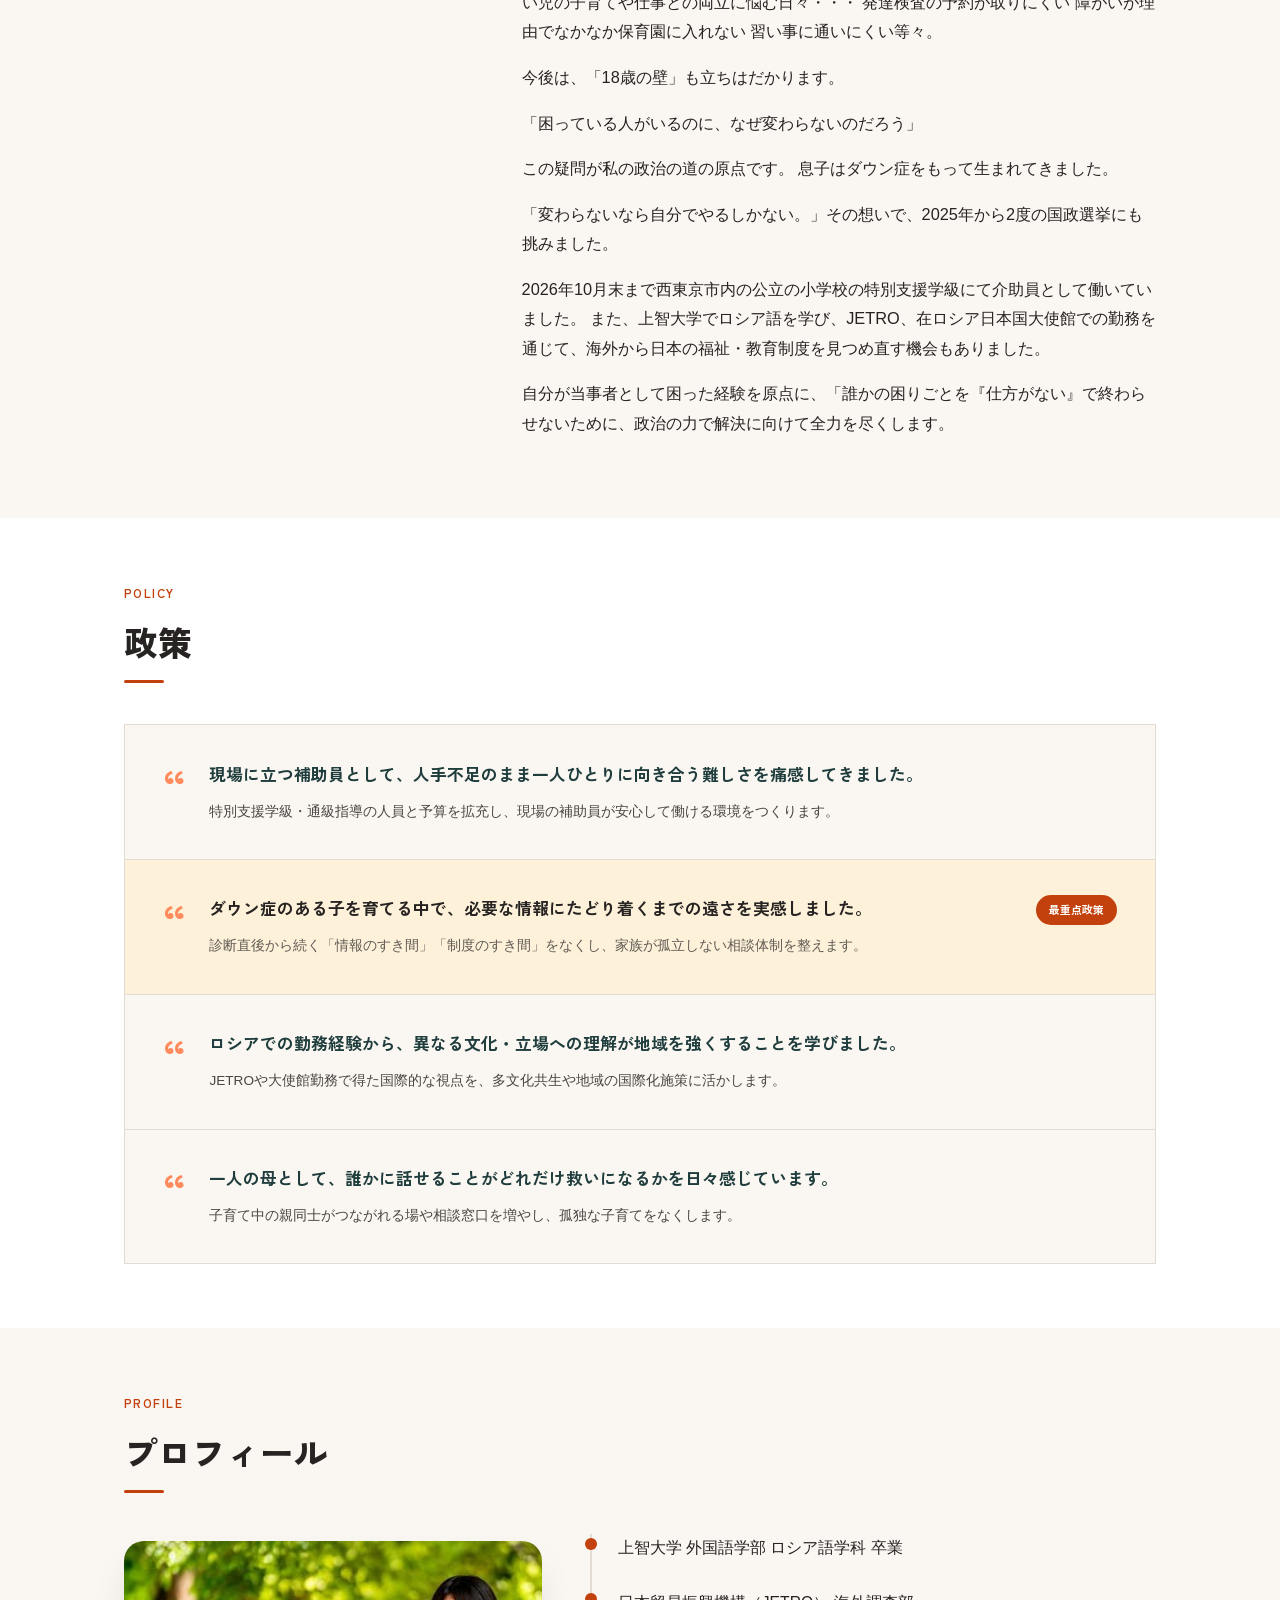
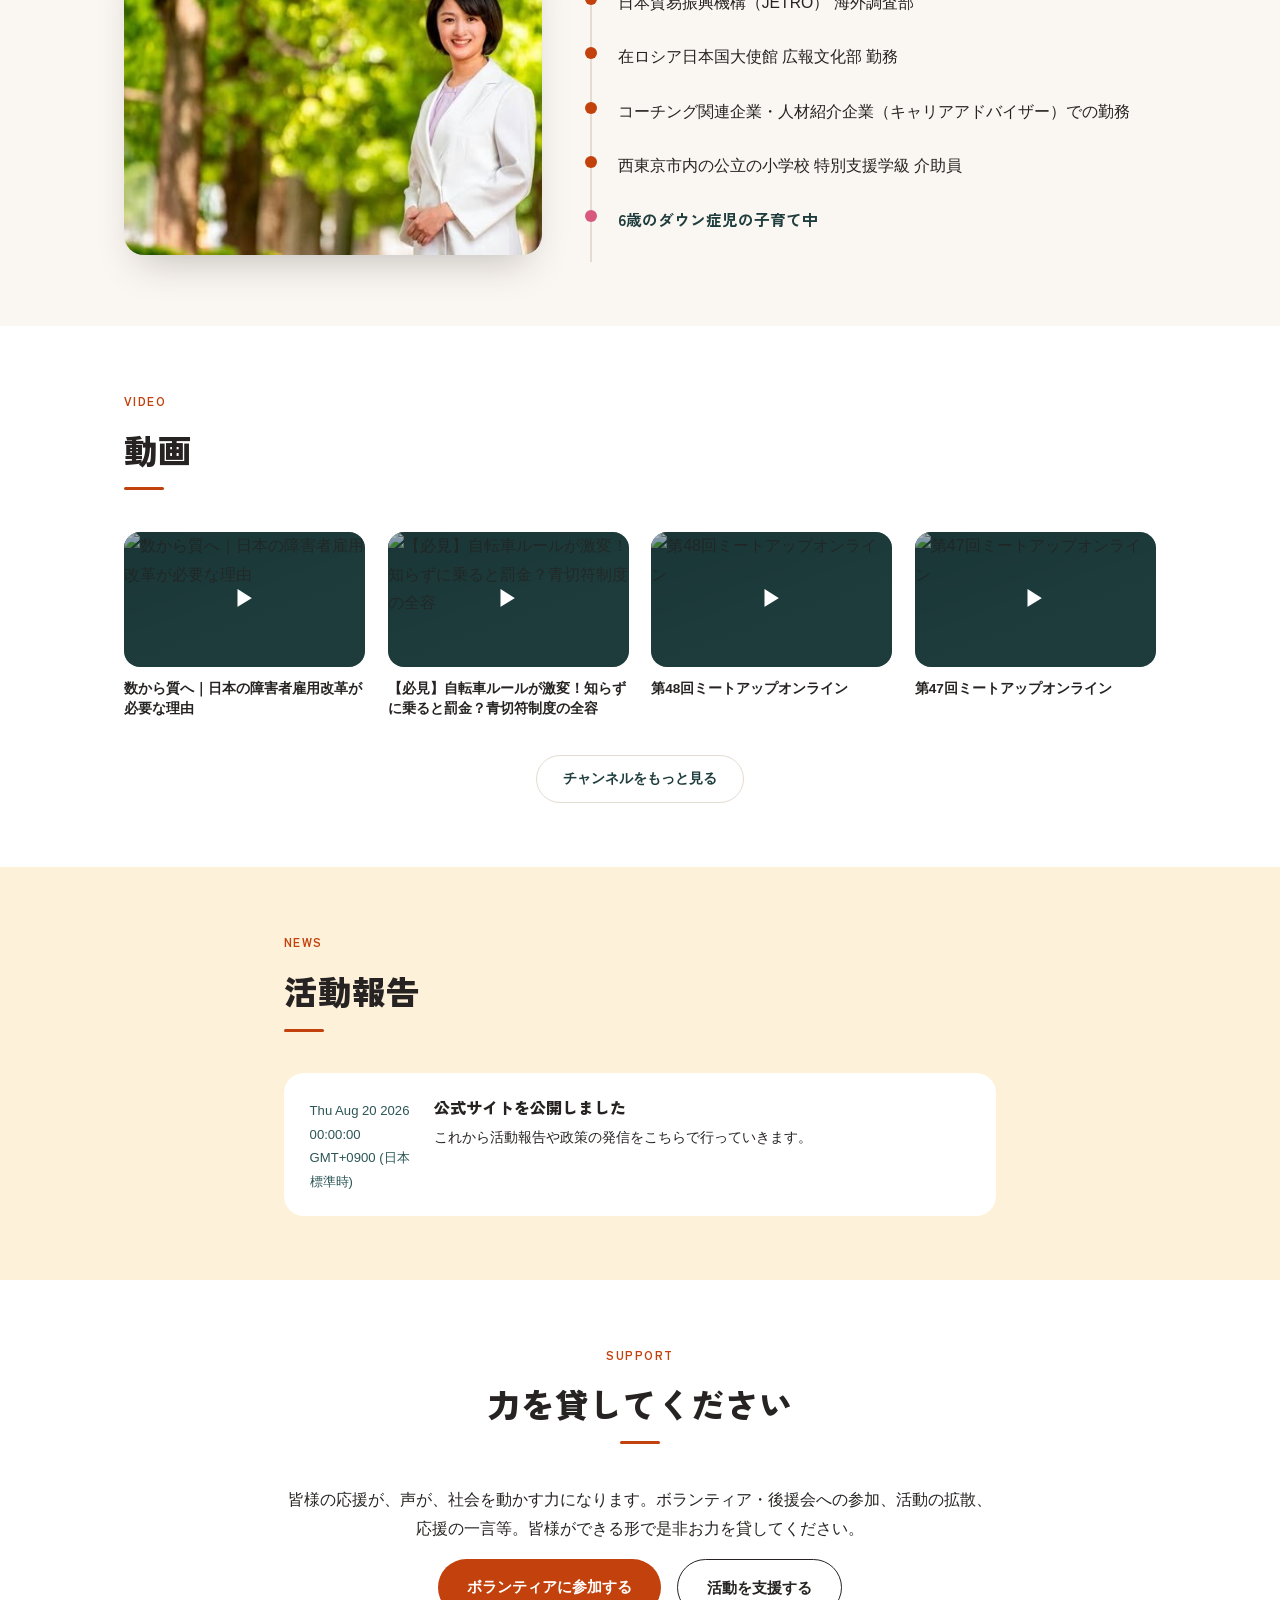
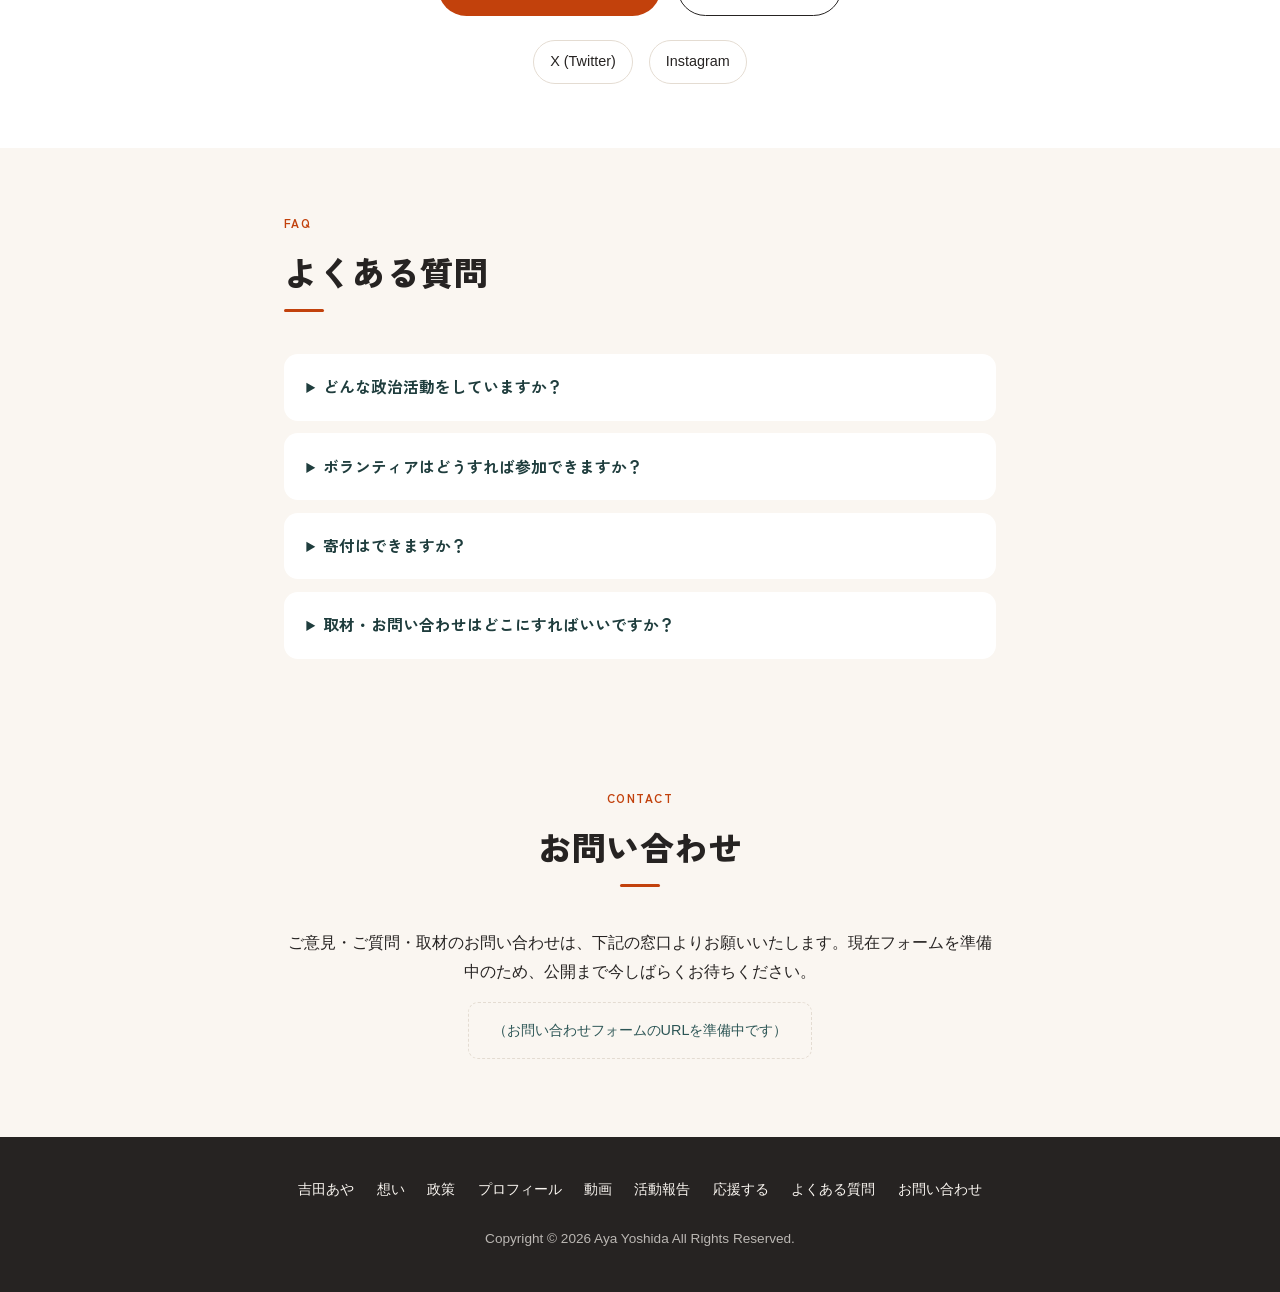
==== commit 01d5c76c: "Update staging preview [skip ci]" ====
--- a/staging/index.html
+++ b/staging/index.html
@@ -24,9 +24,9 @@
 <span class=video-play>▶</span></div><p class=video-title>数から質へ｜日本の障害者雇用改革が必要な理由</p></a><a class=video-card href="https://www.youtube.com/watch?v=270XlHAviAI" target=_blank rel=noopener><div class=video-thumb><img src=https://i.ytimg.com/vi/270XlHAviAI/hqdefault.jpg alt=【必見】自転車ルールが激変！知らずに乗ると罰金？青切符制度の全容 loading=lazy>
 <span class=video-play>▶</span></div><p class=video-title>【必見】自転車ルールが激変！知らずに乗ると罰金？青切符制度の全容</p></a><a class=video-card href="https://www.youtube.com/watch?v=w4m9ZCKS8ik" target=_blank rel=noopener><div class=video-thumb><img src=https://i.ytimg.com/vi/w4m9ZCKS8ik/hqdefault.jpg alt=第48回ミートアップオンライン loading=lazy>
 <span class=video-play>▶</span></div><p class=video-title>第48回ミートアップオンライン</p></a><a class=video-card href="https://www.youtube.com/watch?v=IlJ7I_EPULQ" target=_blank rel=noopener><div class=video-thumb><img src=https://i.ytimg.com/vi/IlJ7I_EPULQ/hqdefault.jpg alt=第47回ミートアップオンライン loading=lazy>
-<span class=video-play>▶</span></div><p class=video-title>第47回ミートアップオンライン</p></a></div><div class=video-more><a class="btn btn-secondary-alt" href=https://www.youtube.com/@ayayoshida0302 target=_blank rel=noopener>チャンネルをもっと見る</a></div></div></section><section id=news class=news><div class="section-inner narrow"><span class=eyebrow>NEWS</span><h2>活動報告</h2><div class=news-card><ul class=news-list><li class=news-item><time class=news-date>2026-12-01</time><div class=news-body><h3>公式サイトを公開しました</h3><p>これから活動報告や政策の発信をこちらで行っていきます。</p></div></li></ul></div></div></section><section id=support class=support><div class="section-inner narrow"><span class=eyebrow>SUPPORT</span><h2>力を貸してください</h2><p>皆様の応援が、声が、社会を動かす力になります。ボランティア・後援会への参加、活動の拡散、応援の一言等。皆様ができる形で是非お力を貸してください。</p><div class=support-cta><a class="btn btn-primary" href=#contact-volunteer>ボランティアに参加する</a>
+<span class=video-play>▶</span></div><p class=video-title>第47回ミートアップオンライン</p></a></div><div class=video-more><a class="btn btn-secondary-alt" href=https://www.youtube.com/@ayayoshida0302 target=_blank rel=noopener>チャンネルをもっと見る</a></div></div></section><section id=news class=news><div class="section-inner narrow"><span class=eyebrow>NEWS</span><h2>活動報告</h2><div class=news-card><ul class=news-list><li class=news-item><time class=news-date>Thu Aug 20 2026 00:00:00 GMT+0900 (日本標準時)</time><div class=news-body><h3>公式サイトを公開しました</h3><p>これから活動報告や政策の発信をこちらで行っていきます。</p></div></li></ul></div></div></section><section id=support class=support><div class="section-inner narrow"><span class=eyebrow>SUPPORT</span><h2>力を貸してください</h2><p>皆様の応援が、声が、社会を動かす力になります。ボランティア・後援会への参加、活動の拡散、応援の一言等。皆様ができる形で是非お力を貸してください。</p><div class=support-cta><a class="btn btn-primary" href=#contact-volunteer>ボランティアに参加する</a>
 <a class="btn btn-secondary" href=#contact-donate>活動を支援する</a></div><div class=sns-links><a class=sns-link href=https://x.com/ayayoshida03 target=_blank rel=noopener>X (Twitter)</a>
-<a class=sns-link href=https://www.instagram.com/ayayoshida03/ target=_blank rel=noopener>Instagram</a></div></div></section><section id=faq class=faq><div class="section-inner narrow"><span class=eyebrow>FAQ</span><h2>よくある質問</h2><div class=faq-list><details class=faq-item><summary>どんな政治活動をしていますか？</summary><p>教育・子育て支援領域は当事者としてもちろんのこと、それ以外にも市内にて街頭活動や活動レポートの発行（毎月）、アンケート調査、地域活動・ご挨拶まわり、清掃活動などを行っています。詳しくは「政策」セクションをご覧ください。</p></details><details class=faq-item><summary>ボランティアはどうすれば参加できますか？</summary><p>「応援する」セクションのお問い合わせ窓口よりお申し込みください。フォームは準備中のため、公開まで今しばらくお待ちください。できる範囲での参加で構いません。</p></details><details class=faq-item><summary>寄付はできますか？</summary><p>政治資金規正法に基づき、適切な方法での寄付受付を準備中です。詳細が決まり次第、こちらに掲載します。</p></details><details class=faq-item><summary>取材・お問い合わせはどこにすればいいですか？</summary><p>ページ下部のお問い合わせ窓口より、ご用件をお送りください。フォームは準備中のため、公開まで今しばらくお待ちください。</p></details></div></div></section><section id=contact class=contact><div class="section-inner narrow"><span id=contact-volunteer class=anchor-offset></span>
+<a class=sns-link href=https://www.instagram.com/ayayoshida03/ target=_blank rel=noopener>Instagram</a></div></div></section><section id=faq class=faq><div class="section-inner narrow"><span class=eyebrow>FAQ</span><h2>よくある質問</h2><div class=faq-list><details class=faq-item><summary>どんな政治活動をしていますか？</summary><p>特別支援教育・障害児家庭支援・子育て支援を中心に活動しています。詳しくは「政策」セクションをご覧ください。</p></details><details class=faq-item><summary>ボランティアはどうすれば参加できますか？</summary><p>「応援する」セクションのお問い合わせ窓口よりお申し込みください。フォームは準備中のため、公開まで今しばらくお待ちください。できる範囲での参加で構いません。</p></details><details class=faq-item><summary>寄付はできますか？</summary><p>政治資金規正法に基づき、適切な方法での寄付受付を準備中です。詳細が決まり次第、こちらに掲載します。</p></details><details class=faq-item><summary>取材・お問い合わせはどこにすればいいですか？</summary><p>ページ下部のお問い合わせ窓口より、ご用件をお送りください。フォームは準備中のため、公開まで今しばらくお待ちください。</p></details></div></div></section><section id=contact class=contact><div class="section-inner narrow"><span id=contact-volunteer class=anchor-offset></span>
 <span id=contact-donate class=anchor-offset></span>
 <span class=eyebrow>CONTACT</span><h2>お問い合わせ</h2><p>ご意見・ご質問・取材のお問い合わせは、下記の窓口よりお願いいたします。現在フォームを準備中のため、公開まで今しばらくお待ちください。</p><p class=contact-placeholder>（お問い合わせフォームのURLを準備中です）</p></div></section></main><footer class=site-footer><nav class=footer-links><a href=#top>吉田あや</a>
 <a href=#message>想い</a>
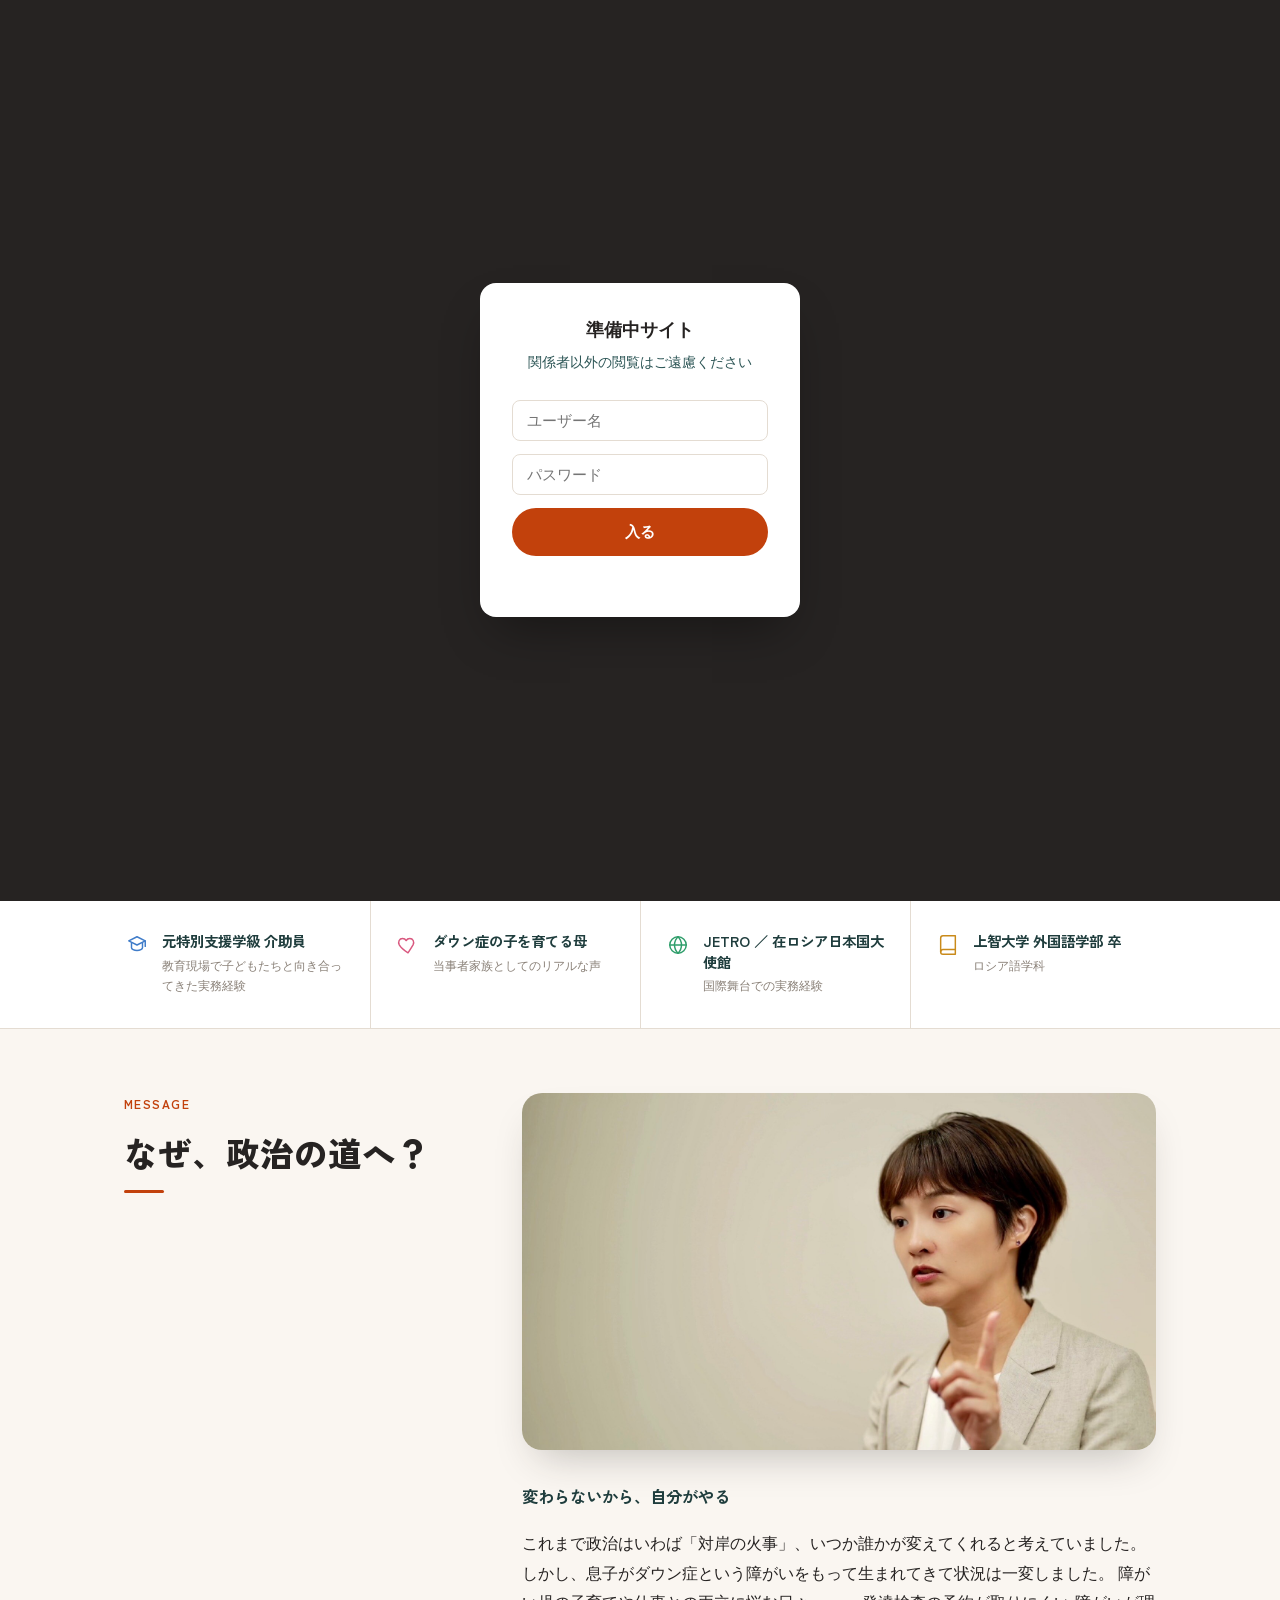
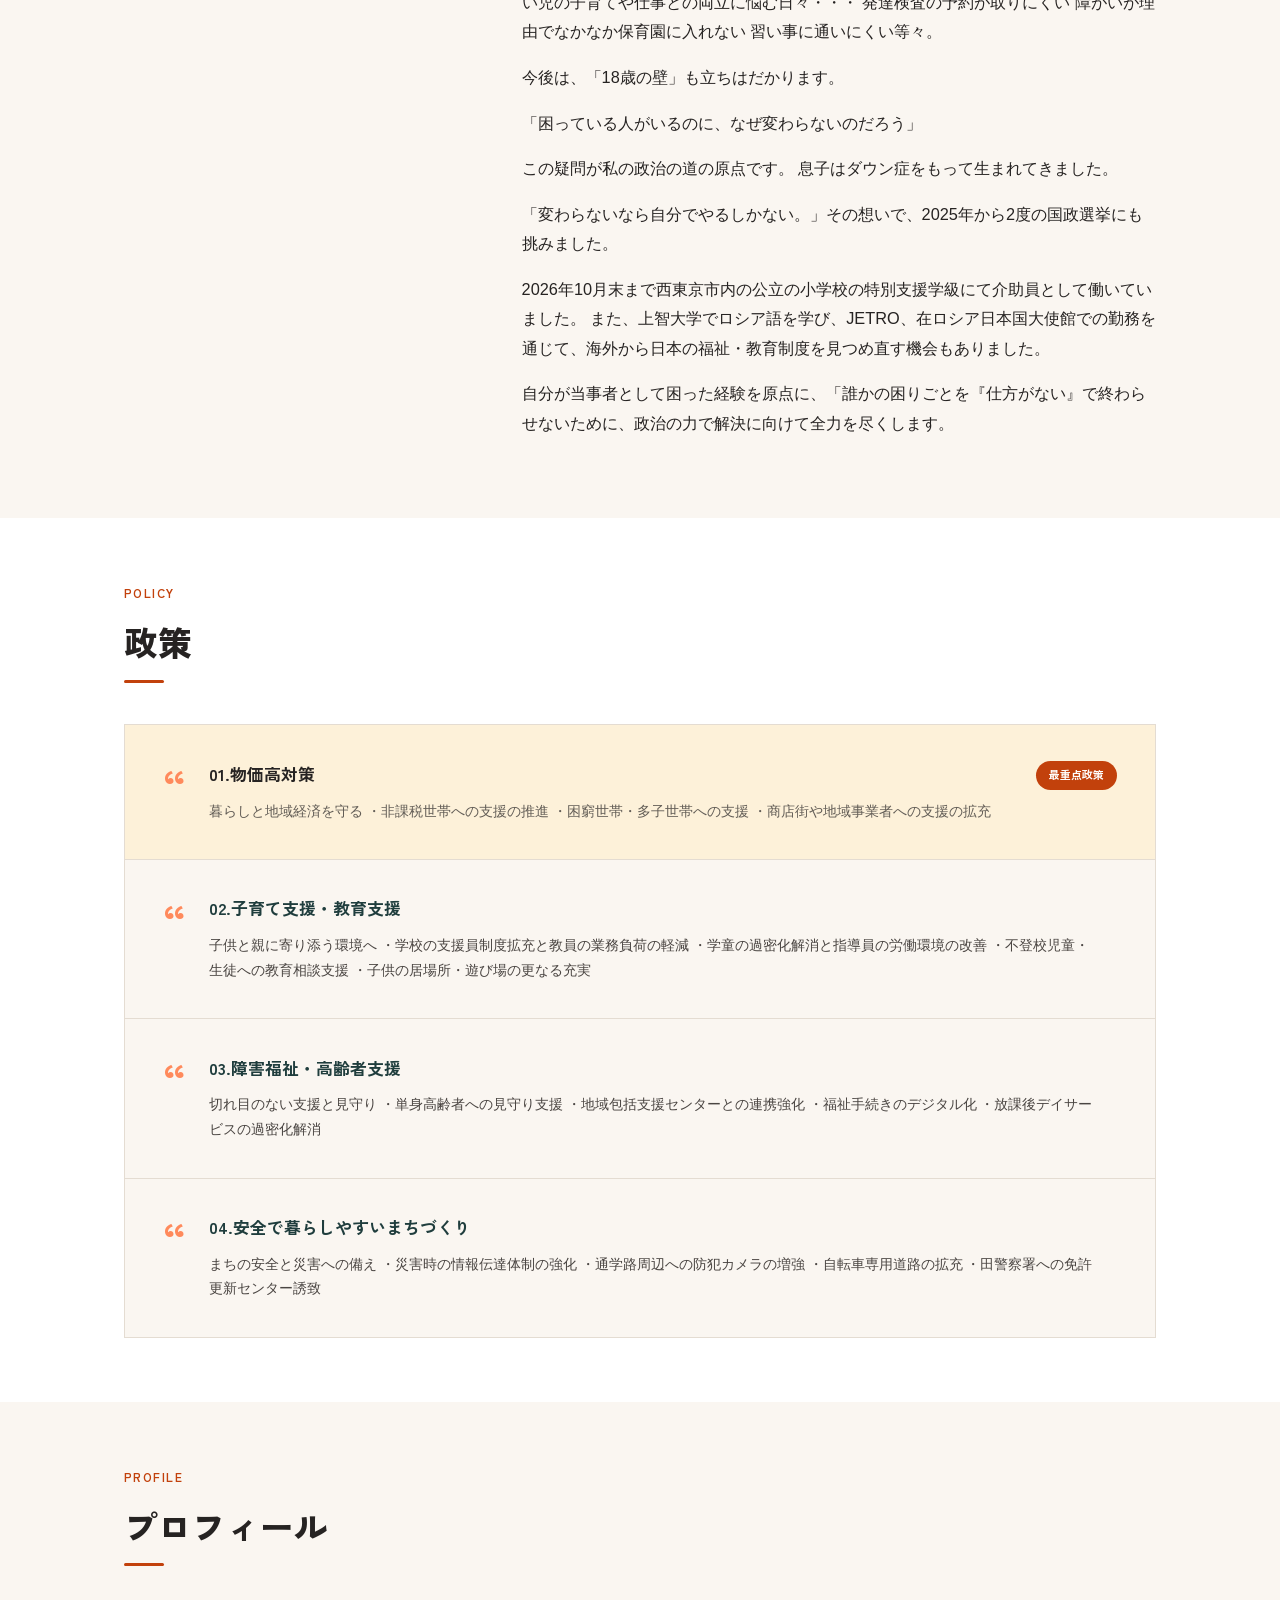
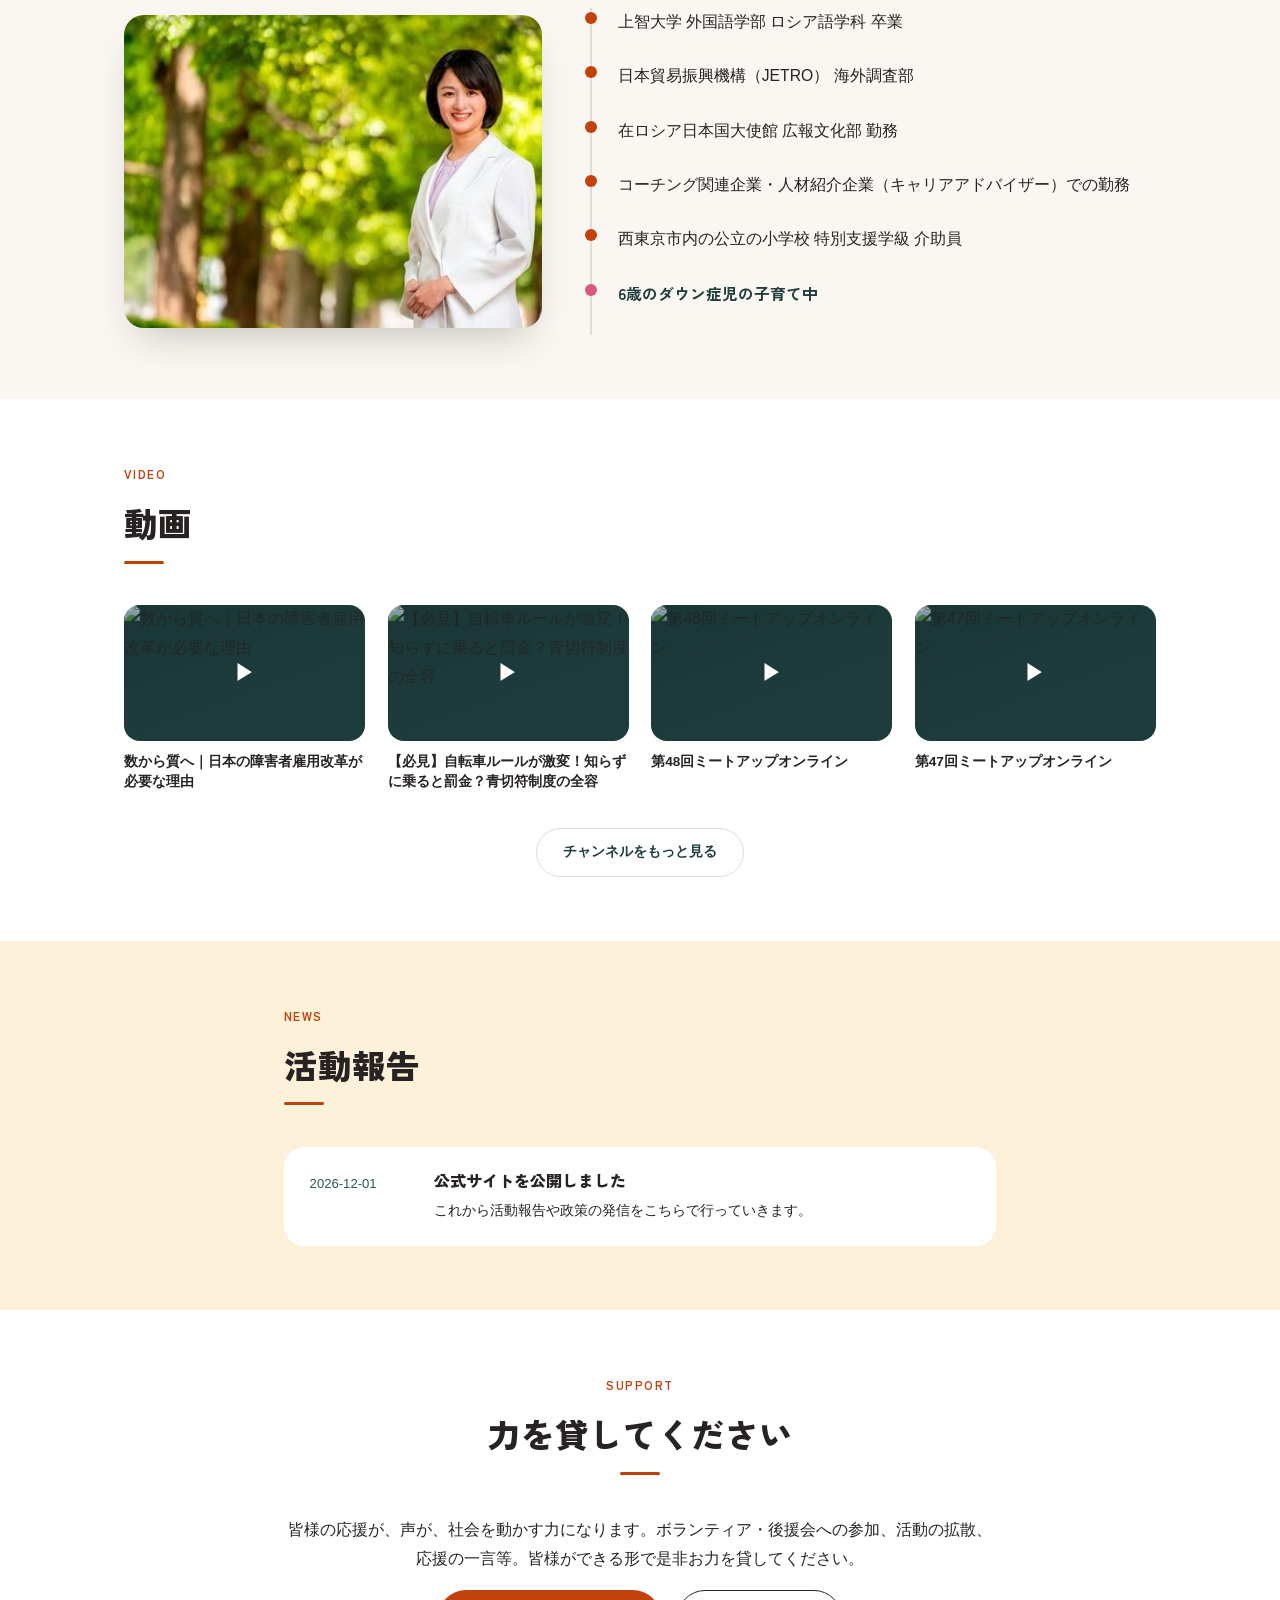
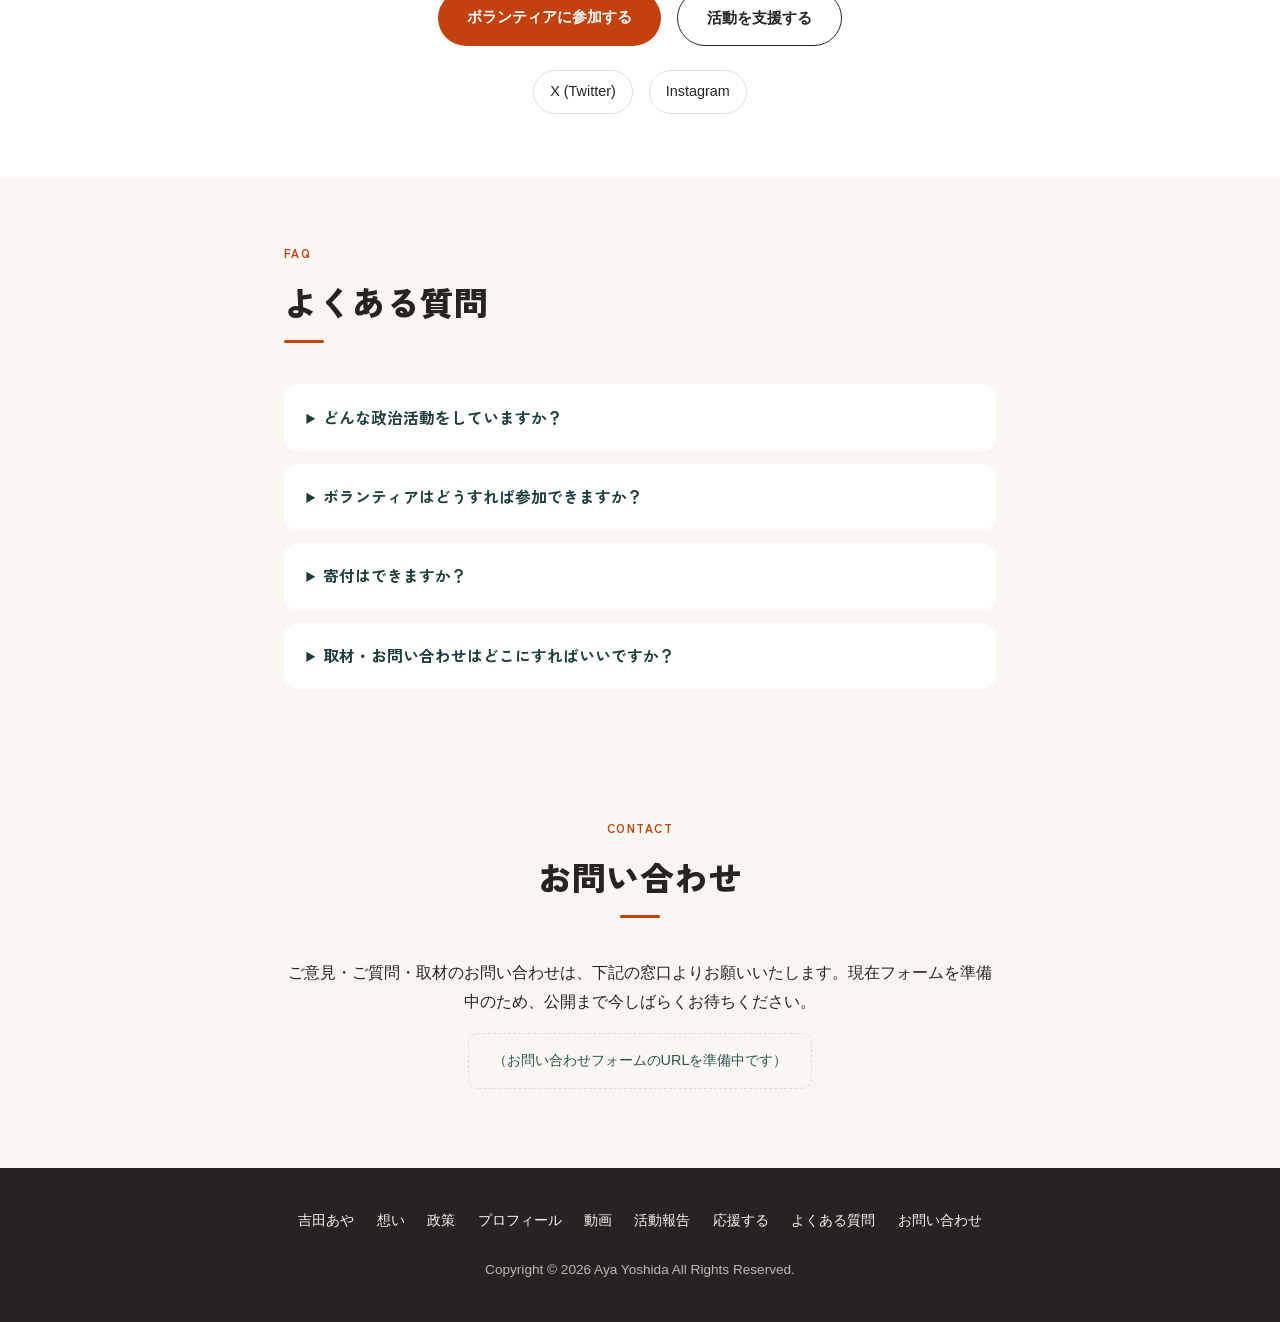
==== commit 303d6f22: "Update staging preview [skip ci]" ====
--- a/staging/index.html
+++ b/staging/index.html
@@ -14,7 +14,22 @@
 障がいが理由でなかなか保育園に入れない
 習い事に通いにくい等々。</p><p>今後は、「18歳の壁」も立ちはだかります。</p><p>「困っている人がいるのに、なぜ変わらないのだろう」</p><p>この疑問が私の政治の道の原点です。
 息子はダウン症をもって生まれてきました。</p><p>「変わらないなら自分でやるしかない。」その想いで、2025年から2度の国政選挙にも挑みました。</p><p>2026年10月末まで西東京市内の公立の小学校の特別支援学級にて介助員として働いていました。
-また、上智大学でロシア語を学び、JETRO、在ロシア日本国大使館での勤務を通じて、海外から日本の福祉・教育制度を見つめ直す機会もありました。</p><p>自分が当事者として困った経験を原点に、「誰かの困りごとを『仕方がない』で終わらせないために、政治の力で解決に向けて全力を尽くします。</p></div></div></div></section><section id=policies class=policies><div class=section-inner><span class=eyebrow>POLICY</span><h2>政策</h2><div class=policy-list><div class=policy-row><span class=policy-quote>&ldquo;</span><div class=policy-row-body><h3>現場に立つ補助員として、人手不足のまま一人ひとりに向き合う難しさを痛感してきました。</h3><p>特別支援学級・通級指導の人員と予算を拡充し、現場の補助員が安心して働ける環境をつくります。</p></div></div><div class="policy-row policy-row-featured"><span class=policy-quote>&ldquo;</span><div class=policy-row-body><h3>ダウン症のある子を育てる中で、必要な情報にたどり着くまでの遠さを実感しました。</h3><p>診断直後から続く「情報のすき間」「制度のすき間」をなくし、家族が孤立しない相談体制を整えます。</p></div><span class=policy-badge>最重点政策</span></div><div class=policy-row><span class=policy-quote>&ldquo;</span><div class=policy-row-body><h3>ロシアでの勤務経験から、異なる文化・立場への理解が地域を強くすることを学びました。</h3><p>JETROや大使館勤務で得た国際的な視点を、多文化共生や地域の国際化施策に活かします。</p></div></div><div class=policy-row><span class=policy-quote>&ldquo;</span><div class=policy-row-body><h3>一人の母として、誰かに話せることがどれだけ救いになるかを日々感じています。</h3><p>子育て中の親同士がつながれる場や相談窓口を増やし、孤独な子育てをなくします。</p></div></div></div></div></section><section id=profile class=profile><div class=section-inner><span class=eyebrow>PROFILE</span><h2>プロフィール</h2><div class=profile-layout><div class=profile-photo><img src=/images/hero-banner.jpg alt="吉田 あや"></div><ul class=timeline><li class="timeline-item timeline-language"><span class=timeline-dot></span>
+また、上智大学でロシア語を学び、JETRO、在ロシア日本国大使館での勤務を通じて、海外から日本の福祉・教育制度を見つめ直す機会もありました。</p><p>自分が当事者として困った経験を原点に、「誰かの困りごとを『仕方がない』で終わらせないために、政治の力で解決に向けて全力を尽くします。</p></div></div></div></section><section id=policies class=policies><div class=section-inner><span class=eyebrow>POLICY</span><h2>政策</h2><div class=policy-list><div class="policy-row policy-row-featured"><span class=policy-quote>&ldquo;</span><div class=policy-row-body><h3>01.物価高対策</h3><p>暮らしと地域経済を守る
+・非課税世帯への支援の推進
+・困窮世帯・多子世帯への支援
+・商店街や地域事業者への支援の拡充</p></div><span class=policy-badge>最重点政策</span></div><div class=policy-row><span class=policy-quote>&ldquo;</span><div class=policy-row-body><h3>02.子育て支援・教育支援</h3><p>子供と親に寄り添う環境へ
+・学校の支援員制度拡充と教員の業務負荷の軽減
+・学童の過密化解消と指導員の労働環境の改善
+・不登校児童・生徒への教育相談支援
+・子供の居場所・遊び場の更なる充実</p></div></div><div class=policy-row><span class=policy-quote>&ldquo;</span><div class=policy-row-body><h3>03.障害福祉・高齢者支援</h3><p>切れ目のない支援と見守り
+・単身高齢者への見守り支援
+・地域包括支援センターとの連携強化
+・福祉手続きのデジタル化
+・放課後デイサービスの過密化解消</p></div></div><div class=policy-row><span class=policy-quote>&ldquo;</span><div class=policy-row-body><h3>04.安全で暮らしやすいまちづくり</h3><p>まちの安全と災害への備え
+・災害時の情報伝達体制の強化
+・通学路周辺への防犯カメラの増強
+・自転車専用道路の拡充
+・田警察署への免許更新センター誘致</p></div></div></div></div></section><section id=profile class=profile><div class=section-inner><span class=eyebrow>PROFILE</span><h2>プロフィール</h2><div class=profile-layout><div class=profile-photo><img src=/images/hero-banner.jpg alt="吉田 あや"></div><ul class=timeline><li class="timeline-item timeline-language"><span class=timeline-dot></span>
 <span class=timeline-label>上智大学 外国語学部 ロシア語学科 卒業</span></li><li class="timeline-item timeline-career"><span class=timeline-dot></span>
 <span class=timeline-label>日本貿易振興機構（JETRO） 海外調査部</span></li><li class="timeline-item timeline-career"><span class=timeline-dot></span>
 <span class=timeline-label>在ロシア日本国大使館 広報文化部 勤務</span></li><li class="timeline-item timeline-career"><span class=timeline-dot></span>
@@ -24,9 +39,9 @@
 <span class=video-play>▶</span></div><p class=video-title>数から質へ｜日本の障害者雇用改革が必要な理由</p></a><a class=video-card href="https://www.youtube.com/watch?v=270XlHAviAI" target=_blank rel=noopener><div class=video-thumb><img src=https://i.ytimg.com/vi/270XlHAviAI/hqdefault.jpg alt=【必見】自転車ルールが激変！知らずに乗ると罰金？青切符制度の全容 loading=lazy>
 <span class=video-play>▶</span></div><p class=video-title>【必見】自転車ルールが激変！知らずに乗ると罰金？青切符制度の全容</p></a><a class=video-card href="https://www.youtube.com/watch?v=w4m9ZCKS8ik" target=_blank rel=noopener><div class=video-thumb><img src=https://i.ytimg.com/vi/w4m9ZCKS8ik/hqdefault.jpg alt=第48回ミートアップオンライン loading=lazy>
 <span class=video-play>▶</span></div><p class=video-title>第48回ミートアップオンライン</p></a><a class=video-card href="https://www.youtube.com/watch?v=IlJ7I_EPULQ" target=_blank rel=noopener><div class=video-thumb><img src=https://i.ytimg.com/vi/IlJ7I_EPULQ/hqdefault.jpg alt=第47回ミートアップオンライン loading=lazy>
-<span class=video-play>▶</span></div><p class=video-title>第47回ミートアップオンライン</p></a></div><div class=video-more><a class="btn btn-secondary-alt" href=https://www.youtube.com/@ayayoshida0302 target=_blank rel=noopener>チャンネルをもっと見る</a></div></div></section><section id=news class=news><div class="section-inner narrow"><span class=eyebrow>NEWS</span><h2>活動報告</h2><div class=news-card><ul class=news-list><li class=news-item><time class=news-date>Thu Aug 20 2026 00:00:00 GMT+0900 (日本標準時)</time><div class=news-body><h3>公式サイトを公開しました</h3><p>これから活動報告や政策の発信をこちらで行っていきます。</p></div></li></ul></div></div></section><section id=support class=support><div class="section-inner narrow"><span class=eyebrow>SUPPORT</span><h2>力を貸してください</h2><p>皆様の応援が、声が、社会を動かす力になります。ボランティア・後援会への参加、活動の拡散、応援の一言等。皆様ができる形で是非お力を貸してください。</p><div class=support-cta><a class="btn btn-primary" href=#contact-volunteer>ボランティアに参加する</a>
+<span class=video-play>▶</span></div><p class=video-title>第47回ミートアップオンライン</p></a></div><div class=video-more><a class="btn btn-secondary-alt" href=https://www.youtube.com/@ayayoshida0302 target=_blank rel=noopener>チャンネルをもっと見る</a></div></div></section><section id=news class=news><div class="section-inner narrow"><span class=eyebrow>NEWS</span><h2>活動報告</h2><div class=news-card><ul class=news-list><li class=news-item><time class=news-date>2026-12-01</time><div class=news-body><h3>公式サイトを公開しました</h3><p>これから活動報告や政策の発信をこちらで行っていきます。</p></div></li></ul></div></div></section><section id=support class=support><div class="section-inner narrow"><span class=eyebrow>SUPPORT</span><h2>力を貸してください</h2><p>皆様の応援が、声が、社会を動かす力になります。ボランティア・後援会への参加、活動の拡散、応援の一言等。皆様ができる形で是非お力を貸してください。</p><div class=support-cta><a class="btn btn-primary" href=#contact-volunteer>ボランティアに参加する</a>
 <a class="btn btn-secondary" href=#contact-donate>活動を支援する</a></div><div class=sns-links><a class=sns-link href=https://x.com/ayayoshida03 target=_blank rel=noopener>X (Twitter)</a>
-<a class=sns-link href=https://www.instagram.com/ayayoshida03/ target=_blank rel=noopener>Instagram</a></div></div></section><section id=faq class=faq><div class="section-inner narrow"><span class=eyebrow>FAQ</span><h2>よくある質問</h2><div class=faq-list><details class=faq-item><summary>どんな政治活動をしていますか？</summary><p>特別支援教育・障害児家庭支援・子育て支援を中心に活動しています。詳しくは「政策」セクションをご覧ください。</p></details><details class=faq-item><summary>ボランティアはどうすれば参加できますか？</summary><p>「応援する」セクションのお問い合わせ窓口よりお申し込みください。フォームは準備中のため、公開まで今しばらくお待ちください。できる範囲での参加で構いません。</p></details><details class=faq-item><summary>寄付はできますか？</summary><p>政治資金規正法に基づき、適切な方法での寄付受付を準備中です。詳細が決まり次第、こちらに掲載します。</p></details><details class=faq-item><summary>取材・お問い合わせはどこにすればいいですか？</summary><p>ページ下部のお問い合わせ窓口より、ご用件をお送りください。フォームは準備中のため、公開まで今しばらくお待ちください。</p></details></div></div></section><section id=contact class=contact><div class="section-inner narrow"><span id=contact-volunteer class=anchor-offset></span>
+<a class=sns-link href=https://www.instagram.com/ayayoshida03/ target=_blank rel=noopener>Instagram</a></div></div></section><section id=faq class=faq><div class="section-inner narrow"><span class=eyebrow>FAQ</span><h2>よくある質問</h2><div class=faq-list><details class=faq-item><summary>どんな政治活動をしていますか？</summary><p>教育・子育て支援領域は当事者としてもちろんのこと、それ以外にも市内にて街頭活動や活動レポートの発行（毎月）、アンケート調査、地域活動・ご挨拶まわり、清掃活動などを行っています。詳しくは「政策」セクションをご覧ください。</p></details><details class=faq-item><summary>ボランティアはどうすれば参加できますか？</summary><p>「応援する」セクションのお問い合わせ窓口よりお申し込みください。フォームは準備中のため、公開まで今しばらくお待ちください。できる範囲での参加で構いません。</p></details><details class=faq-item><summary>寄付はできますか？</summary><p>政治資金規正法に基づき、適切な方法での寄付受付を準備中です。詳細が決まり次第、こちらに掲載します。</p></details><details class=faq-item><summary>取材・お問い合わせはどこにすればいいですか？</summary><p>ページ下部のお問い合わせ窓口より、ご用件をお送りください。フォームは準備中のため、公開まで今しばらくお待ちください。</p></details></div></div></section><section id=contact class=contact><div class="section-inner narrow"><span id=contact-volunteer class=anchor-offset></span>
 <span id=contact-donate class=anchor-offset></span>
 <span class=eyebrow>CONTACT</span><h2>お問い合わせ</h2><p>ご意見・ご質問・取材のお問い合わせは、下記の窓口よりお願いいたします。現在フォームを準備中のため、公開まで今しばらくお待ちください。</p><p class=contact-placeholder>（お問い合わせフォームのURLを準備中です）</p></div></section></main><footer class=site-footer><nav class=footer-links><a href=#top>吉田あや</a>
 <a href=#message>想い</a>
